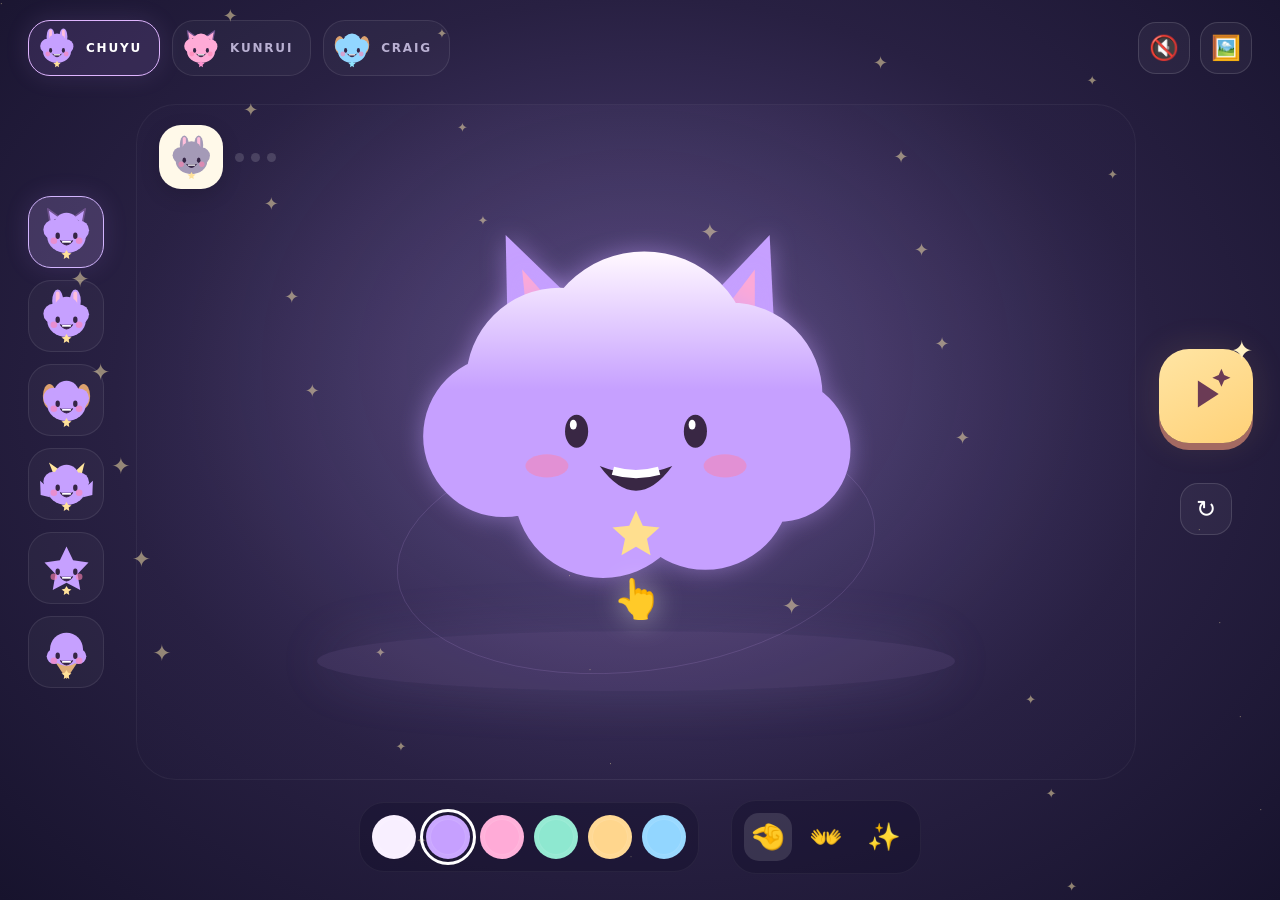
==== cloud-studio/index.html @ 137ef827 "Add picture-only cloud sculpting game for CHUYU, KUNRUI and CRAIG" ====
<!doctype html>
<html lang="en"><head><meta charset="utf-8"><meta name="viewport" content="width=device-width,initial-scale=1,viewport-fit=cover"><meta name="theme-color" content="#171330"><title>CHUYU · Cloud Critter Studio</title><style>
*{box-sizing:border-box}html,body{margin:0;height:100%;overflow:hidden}body{font-family:ui-rounded,'Arial Rounded MT Bold',system-ui,sans-serif;background:#171330;color:white;user-select:none;-webkit-user-select:none}button{font:inherit;cursor:pointer;touch-action:manipulation;border:0;color:inherit;-webkit-tap-highlight-color:transparent}button:focus-visible{outline:4px solid #fff;outline-offset:3px}button:active{transform:scale(.93)}.app{height:100%;min-height:400px;display:flex;flex-direction:column;background:radial-gradient(ellipse at 50% 45%,#54457e 0,#282042 58%,#17132d 100%);position:relative}.sky{position:absolute;inset:0;pointer-events:none;overflow:hidden}.star{position:absolute;color:#efdca4;opacity:.55;animation:twinkle 4s infinite alternate}.top{z-index:2;height:96px;padding:20px 28px;display:flex;align-items:center;justify-content:space-between;gap:12px}.family{display:flex;gap:12px}.person{background:#ffffff08;border:1px solid #ffffff18;border-radius:22px;padding:7px 17px 7px 8px;display:flex;gap:9px;align-items:center;font-size:12px;letter-spacing:1.8px;font-weight:800;color:#b9b0d2}.person svg{width:40px;height:40px}.person.active{color:#fff;border-color:#dfb5ff;background:#9f76d52a;box-shadow:0 0 25px #cd9cff22}.round{width:52px;height:52px;border:1px solid #ffffff22;border-radius:18px;background:#ffffff0c;display:grid;place-items:center;font-size:24px}.utilities{display:flex;gap:10px}.main{display:flex;flex:1;min-height:0;z-index:1;padding:8px 28px 0;gap:24px}.tray{display:flex;flex-direction:column;gap:12px;justify-content:center;width:84px;flex-shrink:0}.shape{height:72px;width:76px;display:grid;place-items:center;border-radius:23px;background:#ffffff09;border:1px solid #ffffff16;transition:.2s}.shape svg{width:55px;height:55px}.shape.active{background:#b498e438;border-color:#d3b5ff;box-shadow:0 0 24px #bd8aff25}.stage{flex:1;min-width:0;position:relative;border-radius:40px;background:radial-gradient(ellipse at 50% 38%,#d6bef916,#a295cd03 65%);border:1px solid #ffffff0c;overflow:hidden}.stage:after{content:'';position:absolute;width:64%;height:9%;bottom:13%;left:18%;border-radius:50%;background:#c19ae71a;box-shadow:0 0 55px #c3a9ee20;pointer-events:none}canvas{display:block;width:100%;height:100%;touch-action:none;position:relative;z-index:1}.hint{position:absolute;left:50%;top:70%;transform:translateX(-50%);pointer-events:none;font-size:38px;z-index:2;animation:gesture 2.3s infinite;filter:drop-shadow(0 0 15px #fff8)}.hint.hide{display:none}.target{position:absolute;top:20px;left:22px;display:flex;align-items:center;gap:12px;z-index:2}.target .bubble{width:64px;height:64px;background:#fff9e9;border-radius:22px;display:grid;place-items:center;box-shadow:0 6px 20px #0002}.target svg{width:45px;height:45px}.target .dots{display:flex;gap:7px}.dot{width:9px;height:9px;border-radius:50%;background:#ffffff25}.dot.done{background:#ffdc8a;box-shadow:0 0 12px #ffce78}.right{width:92px;display:flex;flex-direction:column;justify-content:center;align-items:center;gap:20px}.magic{height:94px;width:94px;background:linear-gradient(150deg,#ffe5a4,#ffd177);color:#6b3b55;border-radius:30px;box-shadow:0 7px 0 #a46a62,0 0 35px #ffc67a20;position:relative}.magic svg{width:58px;height:58px}.magic:after{content:'✦';position:absolute;right:0;top:-14px;font-size:27px;color:#fff1c2;animation:twinkle 1.4s infinite alternate}.album{display:flex;flex-direction:column;gap:10px;align-items:center;max-height:220px;overflow:hidden}.mini{width:66px;height:60px;border:1px solid #ffffff22;border-radius:18px;background:#ffffff09;animation:pop .5s}.mini svg{width:48px;height:48px}.bottom{z-index:2;padding:20px 28px 26px;display:flex;align-items:center;justify-content:center;gap:32px}.palette,.tools{display:flex;gap:10px;align-items:center;background:#100d254d;padding:12px;border-radius:25px;border:1px solid #ffffff0d}.swatch{width:44px;height:44px;border-radius:50%;background:var(--c);border:4px solid #ffffff12;box-shadow:inset 0 0 0 1px #ffffff20}.swatch.active{outline:3px solid #fff;outline-offset:3px}.tool{width:48px;height:48px;background:transparent;border-radius:15px;font-size:27px}.tool.active{background:#ffffff20}.toast{position:absolute;inset:0;pointer-events:none;z-index:4;display:grid;place-items:center;font-size:95px;opacity:0}.toast.show{animation:celebrate 1.5s}.overlay{position:absolute;inset:0;background:#130c2ce8;backdrop-filter:blur(15px);z-index:10;padding:30px;display:none;overflow:auto}.overlay.open{display:block}.gallery{display:grid;grid-template-columns:repeat(auto-fill,minmax(150px,1fr));gap:20px;margin-top:25px}.gallery .card{height:180px;background:#ffffff08;border:1px solid #ffffff18;border-radius:30px;display:grid;place-items:center;cursor:pointer}.card svg{width:135px;height:135px}.empty{font-size:80px;text-align:center;margin-top:80px}.galleryHead{display:flex;justify-content:space-between;align-items:center;font-size:40px}.footCloud{position:absolute;bottom:-65px;width:240px;height:130px;border-radius:50%;background:#8b71bc0d;pointer-events:none}@keyframes twinkle{to{opacity:.15;transform:scale(.75)}}@keyframes gesture{0%,100%{transform:translate(-65%,0) rotate(-12deg);opacity:.5}50%{transform:translate(0,-15px) rotate(12deg);opacity:1}}@keyframes pop{from{transform:scale(0)}to{transform:scale(1)}}@keyframes celebrate{0%,100%{opacity:0;transform:scale(.5)}25%,70%{opacity:1;transform:scale(1)}}@media(max-width:700px){.top{padding:12px;height:82px}.person{padding:6px;gap:4px;font-size:9px;letter-spacing:.4px;flex-direction:column;border-radius:16px}.person svg{width:30px;height:30px}.family{gap:7px}.round{width:40px;height:40px;border-radius:14px}.utilities{gap:6px}.main{padding:0 8px;gap:7px}.tray{width:51px;gap:8px}.shape{width:49px;height:53px;border-radius:17px}.shape svg{width:39px;height:39px}.stage{border-radius:26px}.right{width:58px;gap:17px}.magic{width:56px;height:68px;border-radius:20px}.magic svg{width:40px}.mini{width:50px;height:45px}.mini svg{width:38px;height:38px}.target{top:12px;left:12px;gap:8px;flex-direction:column}.target .bubble{width:45px;height:45px;border-radius:15px}.target svg{width:34px;height:34px}.bottom{padding:16px 6px 20px;gap:9px}.palette,.tools{gap:6px;padding:8px;border-radius:20px}.swatch{width:30px;height:30px;border-width:2px}.tool{width:33px;height:36px;font-size:22px}}@media(max-height:620px) and (min-width:701px){.top{height:75px;padding:10px 28px}.tray{flex-direction:row;width:80px;flex-wrap:wrap;gap:6px}.shape{height:50px;width:65px}.shape svg{height:40px}.bottom{padding:12px}.album{max-height:130px}}
</style></head><body><div class="app"><div class="sky" id="sky"></div><header class="top"><div class="family" id="family"></div><div class="utilities"><button class="round" id="sound" aria-label="Toggle music">🔇</button><button class="round" id="galleryButton" aria-label="Saved cloud friends">🖼️</button></div></header><main class="main"><nav class="tray" id="shapes" aria-label="Cloud shapes"></nav><section class="stage"><div class="target"><div class="bubble" id="target"></div><div class="dots" id="dots"></div></div><canvas id="canvas" aria-label="Drag the cloud to stretch and shape it"></canvas><div class="hint" id="hint">👆</div></section><aside class="right"><button class="magic" id="magic" aria-label="Bring your cloud to life"><svg viewBox="0 0 64 64"><path d="M23 17 46 32 23 47Z" fill="currentColor"/><path d="m49 4 3 7 7 3-7 3-3 7-3-7-7-3 7-3Z" fill="currentColor"/></svg></button><div class="album" id="album"></div><button class="round" id="reset" aria-label="Fresh cloud">↻</button></aside></main><footer class="bottom"><div class="palette" id="palette"></div><div class="tools" id="tools"><button class="tool active" data-tool="pull" aria-label="Stretch cloud">🤏</button><button class="tool" data-tool="squish" aria-label="Squish cloud">👐</button><button class="tool" data-tool="sparkle" aria-label="Add sparkle">✨</button></div></footer><div class="toast" id="toast">🌈✨</div><div class="overlay" id="overlay"><div class="galleryHead"><span>☁️💖</span><button class="round" id="close" aria-label="Close gallery">✕</button></div><div class="gallery" id="gallery"></div></div></div><script>
'use strict';
const $=id=>document.getElementById(id), canvas=$('canvas'),ctx=canvas.getContext('2d');
const colors=['#f8efff','#c6a0ff','#ffabd7','#8ee8d0','#ffd68d','#92d6ff'];
const types=['cat','bunny','puppy','dragon','star','ice'];
const names=['CHUYU','KUNRUI','CRAIG'];
let shape='cat',color=colors[1],person=0,tool='pull',W=1,H=1,scale=1,time=0,drag=null,sparkles=[],visitors=[],progress=0,sound=false,audio=null,lastMusic=0;
let saved=[];try{saved=JSON.parse(localStorage.getItem('chuyu-clouds-v1')||'[]');if(!Array.isArray(saved))saved=[];saved=saved.filter(x=>types.includes(x.shape)&&colors.includes(x.color)&&Number.isInteger(x.person)).slice(-60)}catch(e){}
let points=[];
function icon(type,c='#c6a0ff',who=0){let ears='';if(type==='cat')ears='<path d="M20 31 16 7 37 22M63 22 84 7 79 33" fill="'+c+'" stroke="#6e528d" stroke-width="3" stroke-linejoin="round"/>';if(type==='bunny')ears='<ellipse cx="34" cy="22" rx="10" ry="21" fill="'+c+'"/><ellipse cx="66" cy="22" rx="10" ry="21" fill="'+c+'"/><path d="M34 8V29M66 8V29" stroke="#ffbedb" stroke-width="7" stroke-linecap="round"/>';if(type==='puppy')ears='<ellipse cx="19" cy="42" rx="12" ry="22" fill="#dda16e"/><ellipse cx="81" cy="42" rx="12" ry="22" fill="#dda16e"/>';if(type==='dragon')ears='<path d="m26 30-8-20 20 14M66 26l17-16-6 24" fill="#ffe59c"/><path d="M17 57 2 43 3 69 20 73M83 57l15-14-1 26-17 4" fill="'+c+'"/>';let body=type==='star'?'<path d="m50 10 12 25 28 4-20 21 5 29-25-13-25 13 5-29-20-21 28-4Z" fill="'+c+'"/>':type==='ice'?'<path d="m28 65 22 33 22-33" fill="#dfaf78"/><circle cx="50" cy="44" r="30" fill="'+c+'"/><circle cx="28" cy="57" r="14" fill="'+c+'"/><circle cx="72" cy="57" r="14" fill="'+c+'"/>':'<ellipse cx="50" cy="58" rx="35" ry="29" fill="'+c+'"/><circle cx="26" cy="45" r="18" fill="'+c+'"/><circle cx="50" cy="37" r="23" fill="'+c+'"/><circle cx="73" cy="46" r="18" fill="'+c+'"/>';return '<svg viewBox="0 0 100 100" aria-hidden="true">'+ears+body+'<ellipse cx="34" cy="56" rx="4" ry="6" fill="#352545"/><ellipse cx="66" cy="56" rx="4" ry="6" fill="#352545"/><circle cx="27" cy="65" r="6" fill="#ff82b0" opacity=".6"/><circle cx="73" cy="65" r="6" fill="#ff82b0" opacity=".6"/><path d="M39 65Q50 80 61 65" fill="#352545" stroke="#352545" stroke-width="2" stroke-linecap="round"/><path d="M42 67h16" stroke="#fff" stroke-width="3"/><path d="m50 82 3 5 6 1-5 4 1 6-5-3-5 3 1-6-5-4 6-1Z" fill="'+['#ffe199','#ff93d0','#90e5ff'][who]+'"/></svg>'}
function createUI(){names.forEach((n,i)=>{let b=document.createElement('button');b.className='person'+(!i?' active':'');b.innerHTML=icon(['bunny','cat','puppy'][i],['#c6a0ff','#ffabd7','#92d6ff'][i],i)+'<span>'+n+'</span>';b.setAttribute('aria-label',n);b.onclick=()=>{person=i;document.querySelectorAll('.person').forEach((e,j)=>e.classList.toggle('active',i===j));chime(440+i*110);burst(W/2,H/2,10)};$('family').append(b)});types.forEach(t=>{let b=document.createElement('button');b.className='shape'+(t===shape?' active':'');b.innerHTML=icon(t);b.setAttribute('aria-label',t);b.onclick=()=>{shape=t;reset();document.querySelectorAll('.shape').forEach((e,j)=>e.classList.toggle('active',types[j]===t));chime(530);updateTarget()};$('shapes').append(b)});colors.forEach(c=>{let b=document.createElement('button');b.className='swatch'+(c===color?' active':'');b.style.setProperty('--c',c);b.setAttribute('aria-label','Cloud color '+c);b.onclick=()=>{color=c;document.querySelectorAll('.swatch').forEach((e,j)=>e.classList.toggle('active',colors[j]===c));chime(650);burst(W/2,H/2,8)};$('palette').append(b)});for(let i=0;i<42;i++){let s=document.createElement('span');s.className='star';s.textContent=i%4?'✦':'·';s.style.cssText=`left:${(i*37.3)%100}%;top:${(i*23.7)%100}%;font-size:${8+i%4*5}px;animation-delay:${i%6}s`;$('sky').append(s)}updateTarget();updateAlbum()}
function reset(){points=[[-80,10,49],[-46,-23,57],[5,-37,65],[57,-15,56],[86,18,44],[42,39,52],[-20,42,54]].map(p=>({x:p[0],y:p[1],r:p[2]}));sparkles=[];$('hint').classList.remove('hide');chime(330)}
function updateTarget(){const next=types[(types.indexOf(shape)+1)%types.length];$('target').innerHTML=icon(next,'#a49ab7');$('dots').innerHTML=[0,1,2].map(i=>'<span class="dot '+(i<progress?'done':'')+'"></span>').join('')}
function resize(){let r=canvas.getBoundingClientRect();W=r.width;H=r.height;const d=Math.min(devicePixelRatio||1,2);canvas.width=W*d;canvas.height=H*d;ctx.setTransform(d,0,0,d,0,0);scale=Math.min(W/390,H/345,1.65)}
function ellipse(x,y,rx,ry,fill){ctx.beginPath();ctx.ellipse(x,y,Math.max(rx,.1),Math.max(ry,.1),0,0,Math.PI*2);ctx.fillStyle=fill;ctx.fill()}
function path(pts,fill){ctx.beginPath();pts.forEach((p,i)=>i?ctx.lineTo(...p):ctx.moveTo(...p));ctx.closePath();ctx.fillStyle=fill;ctx.fill()}
function drawCloud(x,y,s,c,type,who,ps=points,alive=false){ctx.save();ctx.translate(x,y);ctx.scale(s,s);if(alive)ctx.rotate(Math.sin(time*2+x)*.12);let g=ctx.createLinearGradient(0,-100,0,95);g.addColorStop(0,'#fff7ff');g.addColorStop(.42,c);g.addColorStop(1,c);ctx.shadowColor=c+'77';ctx.shadowBlur=25;
if(type==='cat'){path([[-77,-16],[-79,-112],[-17,-52]],c);path([[25,-53],[81,-112],[86,-8]],c);path([[-65,-49],[-69,-91],[-35,-53]],'#fda9d7');path([[44,-54],[72,-91],[72,-48]],'#fda9d7')}
if(type==='bunny'){ellipse(-43,-98,22,70,c);ellipse(39,-104,22,75,c);ellipse(-43,-108,10,44,'#ffa9cf');ellipse(39,-114,10,46,'#ffa9cf')}
if(type==='puppy'){ellipse(-91,-9,27,60,'#dfad82');ellipse(91,-9,27,60,'#dfad82')}
if(type==='dragon'){path([[-87,5],[-151,-45],[-142,39],[-88,55]],c);path([[86,5],[148,-45],[139,39],[85,55]],c);path([[-66,-45],[-77,-101],[-30,-55]],'#ffdfa0');path([[27,-56],[75,-101],[63,-42]],'#ffdfa0')}
if(type==='ice'){path([[-62,38],[0,139],[65,38]],'#d8a166');ctx.strokeStyle='#efc38c';ctx.lineWidth=4;for(let i=0;i<4;i++){ctx.beginPath();ctx.moveTo(-44+i*18,52);ctx.lineTo(18+i*8,109-i*13);ctx.stroke()}}
if(type==='star'){let pts=[];for(let i=0;i<10;i++){let a=-Math.PI/2+i*Math.PI/5,r=i%2?59:116;pts.push([Math.cos(a)*r,Math.sin(a)*r])}path(pts,g)}else{ctx.beginPath();ps.forEach(p=>{ctx.moveTo(p.x+p.r,p.y);ctx.arc(p.x,p.y,p.r,0,Math.PI*2)});ctx.fillStyle=g;ctx.fill()}
ctx.shadowBlur=0;const blink=Math.sin(time*.7)> .992;ellipse(-36,7,7,blink?1.3:10,'#392744');ellipse(36,7,7,blink?1.3:10,'#392744');if(!blink){ellipse(-38,3,2.1,3,'white');ellipse(34,3,2.1,3,'white')}ellipse(-54,28,13,7,'#fc83ae88');ellipse(54,28,13,7,'#fc83ae88');ctx.beginPath();ctx.moveTo(-22,28);ctx.quadraticCurveTo(0,58,22,28);ctx.quadraticCurveTo(0,37,-22,28);ctx.fillStyle='#392744';ctx.fill();ctx.beginPath();ctx.moveTo(-14,31);ctx.quadraticCurveTo(0,35,14,31);ctx.strokeStyle='#fff';ctx.lineWidth=5;ctx.stroke();ctx.fillStyle=['#ffdf8f','#ff96d1','#96e8ff'][who];ctx.beginPath();for(let i=0;i<10;i++){let a=i*Math.PI/5-Math.PI/2,r=i%2?7:15;let px=Math.cos(a)*r,py=70+Math.sin(a)*r;i?ctx.lineTo(px,py):ctx.moveTo(px,py)}ctx.closePath();ctx.fill();ctx.restore()}
function burst(x,y,n=20){for(let i=0;i<n;i++)sparkles.push({x,y,vx:(Math.random()-.5)*170,vy:(Math.random()-.5)*170,life:1,kind:i%3?'✦':'♡',c:colors[i%colors.length]})}
let previous=0;function frame(t){let dt=Math.min((t-previous)/1000,.04);previous=t;time=t/1000;ctx.clearRect(0,0,W,H);ctx.save();ctx.globalAlpha=.15;ctx.strokeStyle='#d6b0ff';ctx.lineWidth=1;ctx.beginPath();ctx.ellipse(W/2,H*.66,Math.min(W*.4,240),H*.18,-.12,0,Math.PI*2);ctx.stroke();ctx.restore();drawCloud(W/2,H*.46+Math.sin(time*1.7)*5,scale,color,shape,person);
visitors.forEach((v,i)=>{v.age+=dt;let x=W*(.13+.74*((Math.sin(v.age*.32+v.seed)+1)/2)),y=H*.84+Math.sin(v.age*2+i)*10;drawCloud(x,y,scale*.25,v.color,v.shape,v.person,v.points,true)});
sparkles=sparkles.filter(p=>p.life>0);sparkles.forEach(p=>{p.x+=p.vx*dt;p.y+=p.vy*dt;p.vy+=20*dt;p.life-=dt*.7;ctx.globalAlpha=Math.max(p.life,0);ctx.fillStyle=p.c;ctx.font='24px serif';ctx.fillText(p.kind,p.x,p.y)});ctx.globalAlpha=1;if(sound&&t-lastMusic>650){lastMusic=t;const melody=[0,4,7,12,7,4,2,7];chime(220*2**(melody[Math.floor(time*1.5)%8]/12),.07)}requestAnimationFrame(frame)}
function pos(e){let r=canvas.getBoundingClientRect();return{x:e.clientX-r.left,y:e.clientY-r.top}}
canvas.onpointerdown=e=>{const p=pos(e);const x=(p.x-W/2)/scale,y=(p.y-H*.46)/scale;let best=points.reduce((a,b)=>Math.hypot(b.x-x,b.y-y)<Math.hypot(a.x-x,a.y-y)?b:a);if(Math.hypot(x,y)>190){burst(p.x,p.y,7);return}canvas.setPointerCapture(e.pointerId);drag={point:best,start:p,ox:best.x,oy:best.y};$('hint').classList.add('hide');if(tool==='sparkle')burst(p.x,p.y,25);if(tool==='squish'){points.forEach(q=>{q.x*=.86;q.y*=.82;q.r=Math.min(q.r*1.04,80)});burst(p.x,p.y,8)}chime(380+Math.random()*120,.1)};
canvas.onpointermove=e=>{if(!drag)return;const p=pos(e);if(tool==='pull'){drag.point.x=Math.max(-125,Math.min(125,drag.ox+(p.x-drag.start.x)/scale));drag.point.y=Math.max(-82,Math.min(80,drag.oy+(p.y-drag.start.y)/scale))}else if(tool==='sparkle'&&Math.random()>.4)burst(p.x,p.y,2)};canvas.onpointerup=canvas.onpointercancel=()=>{drag=null};
document.querySelectorAll('[data-tool]').forEach(b=>b.onclick=()=>{tool=b.dataset.tool;document.querySelectorAll('[data-tool]').forEach(e=>e.classList.toggle('active',e===b));chime(600)});
function chime(freq,dur=.18){if(!sound||!audio)return;let o=audio.createOscillator(),g=audio.createGain();o.type='sine';o.frequency.value=freq;g.gain.setValueAtTime(.0001,audio.currentTime);g.gain.exponentialRampToValueAtTime(.055,audio.currentTime+.012);g.gain.exponentialRampToValueAtTime(.0001,audio.currentTime+dur);o.connect(g);g.connect(audio.destination);o.start();o.stop(audio.currentTime+dur+.03)}
$('sound').onclick=()=>{sound=!sound;if(sound){try{audio=audio||new(window.AudioContext||window.webkitAudioContext)();audio.resume()}catch(e){sound=false}}$('sound').textContent=sound?'🎵':'🔇';$('sound').setAttribute('aria-pressed',String(sound))};
$('magic').onclick=()=>{let v={shape,color,person,points:points.map(p=>({...p})),seed:Math.random()*6,age:0};visitors.push(v);visitors=visitors.slice(-7);saved.push({shape,color,person,points:v.points});saved=saved.slice(-60);try{localStorage.setItem('chuyu-clouds-v1',JSON.stringify(saved))}catch(e){}progress=(progress+1)%4;updateTarget();updateAlbum();burst(W/2,H*.46,55);$('toast').classList.remove('show');void $('toast').offsetWidth;$('toast').classList.add('show');[520,650,780].forEach((n,i)=>setTimeout(()=>chime(n,.25),i*120));$('hint').classList.add('hide')};
function updateAlbum(){$('album').innerHTML=saved.slice(-3).reverse().map(v=>'<button class="mini" aria-label="Saved '+v.shape+'">'+icon(v.shape,v.color,v.person)+'</button>').join('');$('album').querySelectorAll('button').forEach(b=>b.onclick=openGallery)}
function openGallery(){$('gallery').innerHTML=saved.length?saved.slice().reverse().map(v=>'<button class="card" aria-label="Play with saved '+v.shape+'">'+icon(v.shape,v.color,v.person)+'</button>').join(''):'<div class="empty">☁️👆✨</div>';$('gallery').querySelectorAll('button').forEach((b,i)=>b.onclick=()=>{const v=saved[saved.length-1-i];shape=v.shape;color=v.color;person=v.person;points=v.points?.map(p=>({...p}))||points;document.querySelectorAll('.shape').forEach((e,j)=>e.classList.toggle('active',types[j]===shape));document.querySelectorAll('.swatch').forEach((e,j)=>e.classList.toggle('active',colors[j]===color));document.querySelectorAll('.person').forEach((e,j)=>e.classList.toggle('active',j===person));updateTarget();$('overlay').classList.remove('open')});$('overlay').classList.add('open')}
$('galleryButton').onclick=openGallery;$('close').onclick=()=>$('overlay').classList.remove('open');document.addEventListener('keydown',e=>{if(e.key==='Escape')$('overlay').classList.remove('open')});$('reset').onclick=reset;window.addEventListener('resize',resize);createUI();reset();resize();requestAnimationFrame(frame);
</script></body></html>
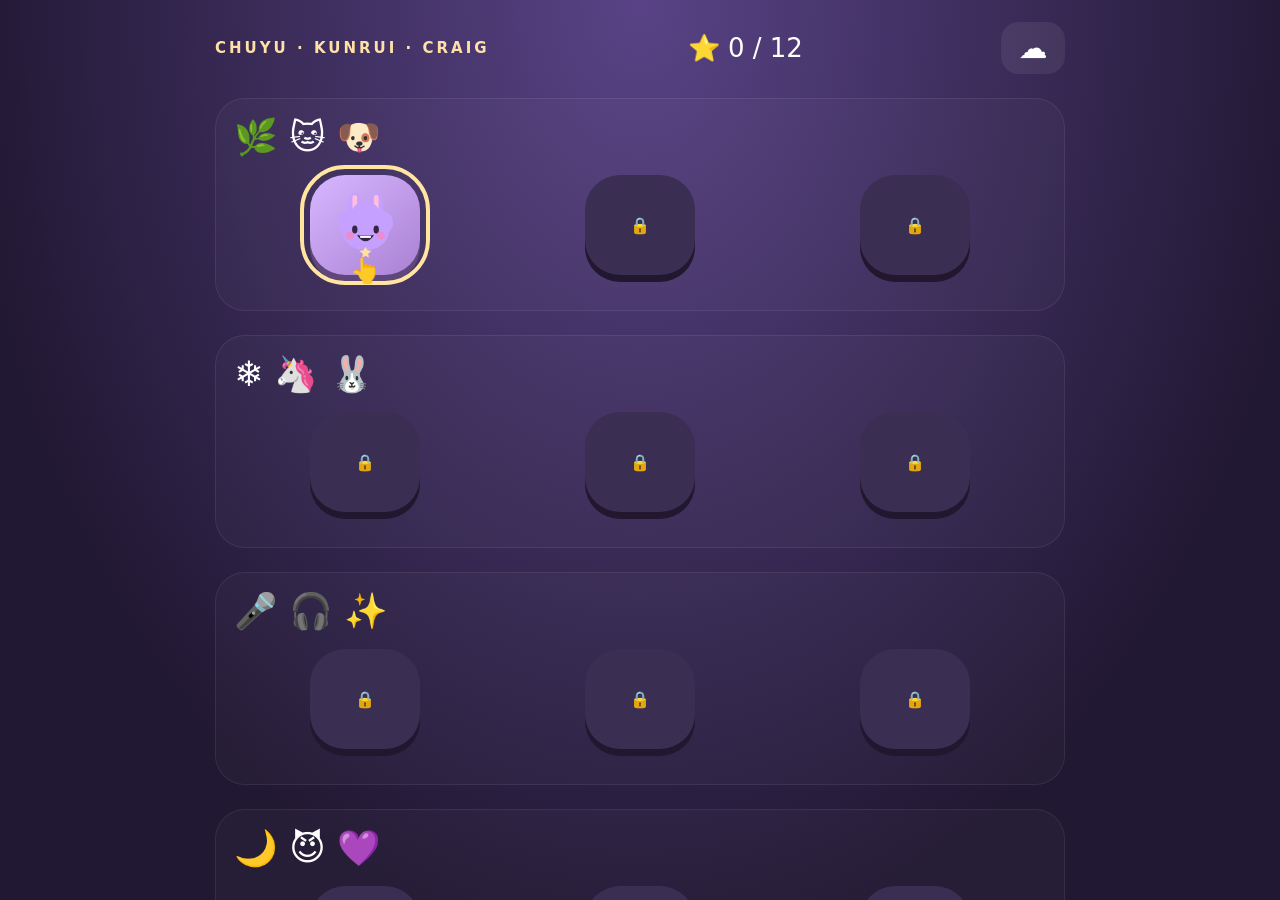
==== commit 6eae9380: "Add 12 picture-only cloud rescue challenges, costume unlocks and saved progression" ====
--- a/cloud-studio/index.html
+++ b/cloud-studio/index.html
@@ -39,4 +39,83 @@
 function updateAlbum(){$('album').innerHTML=saved.slice(-3).reverse().map(v=>'<button class="mini" aria-label="Saved '+v.shape+'">'+icon(v.shape,v.color,v.person)+'</button>').join('');$('album').querySelectorAll('button').forEach(b=>b.onclick=openGallery)}
 function openGallery(){$('gallery').innerHTML=saved.length?saved.slice().reverse().map(v=>'<button class="card" aria-label="Play with saved '+v.shape+'">'+icon(v.shape,v.color,v.person)+'</button>').join(''):'<div class="empty">☁️👆✨</div>';$('gallery').querySelectorAll('button').forEach((b,i)=>b.onclick=()=>{const v=saved[saved.length-1-i];shape=v.shape;color=v.color;person=v.person;points=v.points?.map(p=>({...p}))||points;document.querySelectorAll('.shape').forEach((e,j)=>e.classList.toggle('active',types[j]===shape));document.querySelectorAll('.swatch').forEach((e,j)=>e.classList.toggle('active',colors[j]===color));document.querySelectorAll('.person').forEach((e,j)=>e.classList.toggle('active',j===person));updateTarget();$('overlay').classList.remove('open')});$('overlay').classList.add('open')}
 $('galleryButton').onclick=openGallery;$('close').onclick=()=>$('overlay').classList.remove('open');document.addEventListener('keydown',e=>{if(e.key==='Escape')$('overlay').classList.remove('open')});$('reset').onclick=reset;window.addEventListener('resize',resize);createUI();reset();resize();requestAnimationFrame(frame);
+// Picture-only mission and rescue campaign. No network dependencies.
+const missionStyles=document.createElement('style');missionStyles.textContent=`
+.campaignTop{display:flex;gap:8px;align-items:center}.campaignTop .round.active{background:#bd97ff55;border-color:#eed7ff}.missionTray{position:absolute;top:14px;left:14px;right:14px;display:flex;justify-content:center;gap:10px;z-index:3;pointer-events:none}.requirement{width:65px;height:70px;border-radius:22px;background:#fff8eb;color:#372341;display:flex;align-items:center;justify-content:center;position:relative;border:3px solid transparent;box-shadow:0 5px 20px #130d3022}.requirement svg{width:50px;height:50px}.requirement.good{border-color:#8aeebc}.requirement.good:after{content:'✓';position:absolute;bottom:-9px;right:-6px;background:#9bffd2;border-radius:50%;width:23px;height:23px;text-align:center;font-size:17px}.requirement.bad{animation:wobble .4s 2;border-color:#ff9aaf}.colorChip{width:37px;height:37px;border-radius:50%;box-shadow:0 0 0 3px #34264b22}.accessories{display:flex;gap:6px;background:#100d254d;padding:9px;border:1px solid #ffffff14;border-radius:24px}.accessory{width:41px;height:44px;border-radius:14px;background:transparent;font-size:26px}.accessory.active{background:#ddbbff33;box-shadow:inset 0 0 0 2px #dfbaff}.missionMode .tools{display:none}.missionMode .bottom{flex-wrap:wrap;gap:12px;padding:12px}.missionMode .target{display:none}.missionMode .album{max-height:140px}.map{z-index:12;position:absolute;inset:0;background:radial-gradient(ellipse at top,#594386,#211833 75%);overflow:auto;padding:22px}.mapHead{display:flex;justify-content:space-between;align-items:center;max-width:850px;margin:auto}.mapHead .familySign{font-weight:800;letter-spacing:3px;font-size:15px;color:#ffe1a8}.world{max-width:850px;margin:24px auto;padding:18px;background:#ffffff06;border-radius:30px;border:1px solid #ffffff12}.worldTitle{display:flex;align-items:center;gap:13px;font-size:35px}.worldSteps{display:flex;justify-content:space-around;gap:12px;flex-wrap:wrap;margin:17px 0}.island{width:110px;height:100px;border-radius:35px;background:linear-gradient(140deg,#d7b7ff,#aa81d4);box-shadow:0 7px 0 #60477b;display:flex;align-items:center;justify-content:center;position:relative}.island svg{width:67px;height:67px}.island.locked{background:#3b2e53;box-shadow:0 7px 0 #21182f;color:#a49bb9}.island.current{outline:4px solid #ffe59f;outline-offset:6px;animation:glow 1.8s infinite alternate}.island .medal{position:absolute;bottom:-10px;left:50%;transform:translateX(-50%);font-size:24px}.map.hidden{display:none}.adventureAction{position:absolute;bottom:25px;left:50%;transform:translateX(-50%);width:95px;height:85px;border-radius:28px;background:linear-gradient(#ffe7a5,#ffc468);box-shadow:0 7px 0 #9e6260;font-size:45px;z-index:5}.adventureAction:active{transform:translateX(-50%) scale(.94)}.adventureAction.ready{box-shadow:0 7px 0 #9e6260,0 0 35px #ffdc96;outline:3px solid white}.abilityPicker{position:absolute;inset:0;background:#20153577;z-index:4;display:flex;align-items:center;justify-content:center;gap:16px;padding-top:130px}.abilityPicker button{width:82px;height:86px;border-radius:26px;background:#fff1ce;color:#342240;font-size:44px;box-shadow:0 6px 0 #b78784}.abilityPicker button.wrong{animation:wobble .4s 2;background:#ffbdd0}.rescueHUD{position:absolute;top:25px;left:50%;transform:translateX(-50%);display:flex;gap:9px;z-index:4;font-size:27px}.finish{position:absolute;inset:0;background:#201435e8;backdrop-filter:blur(10px);display:grid;place-items:center;z-index:15}.finishPanel{text-align:center}.finishFriends{display:flex;gap:13px;justify-content:center}.finishFriends svg{width:100px;height:100px}.finishStars{font-size:55px;margin:15px}.finishReward{font-size:60px;animation:pop .6s}.finishButtons{display:flex;justify-content:center;gap:18px;margin:22px}.finishButtons button{width:86px;height:72px;font-size:36px;border-radius:25px;background:#ffdda0;color:#432b4f;box-shadow:0 6px 0 #ac756c}.missionMode .stage:after{display:none}.playingRescue .tray,.playingRescue .right,.playingRescue .bottom{display:none}.playingRescue .missionTray{display:none}.playingRescue .main{padding-bottom:16px}.briefScene{font-size:38px;position:absolute;right:18px;bottom:18px;opacity:.8;z-index:3}.progressBadge{font-size:26px}.mapFree{font-size:29px;width:64px;height:52px;border-radius:18px;background:#ffffff12}@keyframes wobble{25%,75%{transform:translateX(-7px)}50%{transform:translateX(7px)}}@keyframes glow{to{box-shadow:0 7px 0 #60477b,0 0 35px #ffde9580}}@media(max-width:700px){.map{padding:15px}.mapHead .familySign{font-size:11px;letter-spacing:1px}.world{padding:13px;margin:20px auto}.island{width:74px;height:78px;border-radius:25px}.island svg{width:51px;height:51px}.worldSteps{gap:13px}.requirement{width:47px;height:50px;border-radius:16px}.requirement svg{width:37px;height:37px}.colorChip{width:28px;height:28px}.missionTray{gap:7px}.accessory{width:34px;height:37px;font-size:22px}.accessories{padding:7px;gap:4px}.missionMode .bottom{gap:8px}.abilityPicker{gap:10px}.abilityPicker button{width:59px;height:68px;font-size:34px}.adventureAction{width:75px;height:69px;font-size:37px}.rescueHUD{font-size:23px;gap:5px}.finishFriends svg{width:75px;height:75px}.finishStars{font-size:43px}}
+`;document.head.append(missionStyles);
+const stages=[
+ {shape:'bunny',color:null,item:'none',ability:'jump',world:0,need:2},
+ {shape:'bunny',color:3,item:'none',ability:'jump',world:0,need:3},
+ {shape:'cat',color:1,item:'none',ability:'light',world:0,need:3},
+ {shape:'star',color:4,item:'wings',ability:'jump',world:1,need:3},
+ {shape:'dragon',color:5,item:'wings',ability:'fire',world:1,need:3},
+ {shape:'puppy',color:4,item:'crown',ability:'light',world:1,need:4},
+ {shape:'cat',color:1,item:'phones',ability:'fire',world:2,need:4},
+ {shape:'bunny',color:2,item:'phones',ability:'jump',world:2,need:4},
+ {shape:'star',color:5,item:'crown',ability:'light',world:2,need:4},
+ {shape:'dragon',color:1,item:'wings',ability:'fire',world:3,need:5},
+ {shape:'cat',color:2,item:'crown',ability:'jump',world:3,need:5},
+ {shape:'star',color:3,item:'phones',ability:'light',world:3,need:6}
+];
+const itemIcons={none:'☁️',wings:'🪽',crown:'👑',phones:'🎧'};
+const abilityIcons={jump:'🪽',fire:'🔥',light:'🌟'};
+let cleared=0;try{cleared=Math.max(0,Math.min(stages.length,Number(localStorage.getItem('chuyu-campaign-v2'))||0))}catch(e){}
+let campaign=true,currentStage=0,item='none',rescue=null,gameClock=0,lastRescueFrame=0,runParticle=[],won=false;
+const app=document.querySelector('.app'),stageEl=document.querySelector('.stage');
+const accessories=document.createElement('div');accessories.className='accessories';accessories.setAttribute('aria-label','Cloud costume');
+Object.keys(itemIcons).forEach(k=>{let b=document.createElement('button');b.className='accessory'+(k==='none'?' active':'');b.innerHTML=itemIcons[k];b.setAttribute('aria-label',k);b.onclick=()=>{item=k;syncItems();missionFeedback();chime(740)};accessories.append(b)});document.querySelector('.bottom').append(accessories);
+function syncItems(){Array.from(accessories.children).forEach((b,i)=>{const k=Object.keys(itemIcons)[i],locked=campaign&&cleared<({none:0,wings:3,crown:5,phones:6}[k]);b.classList.toggle('active',k===item);b.disabled=locked;b.innerHTML=locked?'🔒':itemIcons[k]});accessories.style.display=campaign?'flex':'none'}
+const missionTray=document.createElement('div');missionTray.className='missionTray';stageEl.append(missionTray);
+const brief=document.createElement('div');brief.className='briefScene';stageEl.append(brief);
+const mapEl=document.createElement('div');mapEl.className='map';app.append(mapEl);
+const modeNav=document.createElement('div');modeNav.className='campaignTop';modeNav.innerHTML='<button class="round" aria-label="Adventure map">🗺️</button><button class="round" aria-label="Free cloud sculpting">☁️</button>';
+document.querySelector('.utilities').prepend(modeNav);modeNav.children[0].onclick=openMap;modeNav.children[1].onclick=()=>setFree();
+function current(){return stages[currentStage]}
+function paintMap(){mapEl.innerHTML='<div class="mapHead"><div class="familySign">CHUYU · KUNRUI · CRAIG</div><div class="progressBadge">⭐ '+cleared+' / '+stages.length+'</div><button class="mapFree" aria-label="Free play">☁️</button></div>';
+ mapEl.querySelector('.mapFree').onclick=setFree;
+ ['🌿 🐱 🐶','❄️ 🦄 🐰','🎤 🎧 ✨','🌙 😈 💜'].forEach((label,w)=>{let world=document.createElement('div');world.className='world';world.innerHTML='<div class="worldTitle">'+label+'</div><div class="worldSteps"></div>';let row=world.querySelector('.worldSteps');stages.forEach((s,i)=>{if(s.world!==w)return;let b=document.createElement('button');b.className='island '+(i>cleared?'locked':i===cleared?'current':'');b.innerHTML=i>cleared?'🔒':icon(s.shape,colors[s.color??1],i%3)+'<span class="medal">'+(i<cleared?'⭐':'👆')+'</span>';b.setAttribute('aria-label',i>cleared?'Locked level':'Level '+(i+1));b.disabled=i>cleared;b.onclick=()=>startMission(i);row.append(b)});mapEl.append(world)});
+}
+function openMap(){rescue=null;removeAdventureUI();app.classList.remove('playingRescue');won=false;paintMap();mapEl.classList.remove('hidden');}
+function setFree(){rescue=null;campaign=false;removeAdventureUI();app.classList.remove('playingRescue','missionMode');mapEl.classList.add('hidden');missionTray.style.display='none';brief.style.display='none';resize();syncItems();$('hint').classList.remove('hide');}
+function startMission(n){campaign=true;currentStage=n;item='none';won=false;rescue=null;removeAdventureUI();app.classList.add('missionMode');app.classList.remove('playingRescue');mapEl.classList.add('hidden');missionTray.style.display='flex';brief.style.display='block';brief.innerHTML={jump:'☁️ ➜ 🕳️ ➜ 🐱',fire:'☁️ ➜ 😈 ➜ 🐶',light:'☁️ ➜ 🌑 ➜ 🐰'}[current().ability];reset();resize();syncItems();missionFeedback();}
+function requirements(){const s=current();return [{kind:'shape',ok:shape===s.shape,html:icon(s.shape,'#b4a3c8',person)},...(s.color===null?[]:[{kind:'color',ok:color===colors[s.color],html:'<div class="colorChip" style="background:'+colors[s.color]+'"></div>'}]),...(s.item==='none'?[]:[{kind:'item',ok:item===s.item,html:'<span style="font-size:30px">'+itemIcons[s.item]+'</span>'}])];}
+function missionFeedback(){if(!campaign)return;missionTray.innerHTML=requirements().map(r=>'<div class="requirement '+(r.ok?'good':'')+'" data-require="'+r.kind+'">'+r.html+'</div>').join('');}
+// Keep feedback tied to the existing shape/color controls.
+for(const parent of [$('shapes'),$('palette')])Array.from(parent.children).forEach(b=>{let original=b.onclick;b.onclick=()=>{original();missionFeedback()}});
+const freeMagic=$('magic').onclick;
+$('magic').onclick=()=>{if(!campaign){freeMagic();return}if(won||rescue)return;const req=requirements();if(req.some(r=>!r.ok)){missionFeedback();Array.from(missionTray.children).forEach((b,i)=>b.classList.toggle('bad',!req[i].ok));chime(190);return}beginRescue()};
+const originalDrawCloud=drawCloud;
+drawCloud=function(x,y,s,c,type,who,ps=points,alive=false){
+ originalDrawCloud(x,y,s,c,type,who,ps,alive);
+ if((s>=scale*.8&&!alive)||(rescue&&x<W*.45)){ctx.save();ctx.translate(x,y);ctx.scale(s,s);ctx.shadowBlur=10;ctx.shadowColor='#fbdcff';if(item==='crown'){path([[-35,-68],[-41,-99],[-19,-85],[0,-112],[19,-85],[41,-99],[35,-68]],'#ffe095');ellipse(0,-91,5,5,'#ff8ebb')}if(item==='phones'){ctx.beginPath();ctx.arc(0,-20,83,Math.PI,0);ctx.strokeStyle='#ffd6ef';ctx.lineWidth=12;ctx.stroke();ellipse(-86,-12,16,28,'#ff9bdb');ellipse(86,-12,16,28,'#ff9bdb');ctx.fillStyle='#fff';ctx.font='22px serif';ctx.fillText('♪',-94,-5);ctx.fillText('♪',78,-5)}if(item==='wings'){ctx.globalAlpha=.8;path([[-95,30],[-160,-33],[-160,15],[-136,13],[-145,41],[-119,34],[-115,59]],'#dbfbff');path([[95,30],[160,-33],[160,15],[136,13],[145,41],[119,34],[115,59]],'#dbfbff')}ctx.restore();}
+};
+function removeAdventureUI(){stageEl.querySelectorAll('.adventureAction,.abilityPicker,.rescueHUD').forEach(e=>e.remove());app.querySelectorAll('.finish').forEach(e=>e.remove());}
+function beginRescue(){app.classList.add('playingRescue');resize();$('hint').classList.add('hide');brief.style.display='none';rescue={mode:'pick',hits:0,cycle:0,elapsed:0,acted:false,success:false,jump:0,flash:0,miss:0};lastRescueFrame=0;let picker=document.createElement('div');picker.className='abilityPicker';Object.keys(abilityIcons).forEach(k=>{let b=document.createElement('button');b.innerHTML=abilityIcons[k];b.setAttribute('aria-label',k);b.onclick=()=>{if(k!==current().ability){b.classList.remove('wrong');void b.offsetWidth;b.classList.add('wrong');chime(190);return}picker.remove();rescue.mode='play';rescue.elapsed=0;makeAction();chime(700)};picker.append(b)});stageEl.append(picker);}
+function makeAction(){let b=document.createElement('button');b.className='adventureAction';b.innerHTML=abilityIcons[current().ability];b.setAttribute('aria-label','Use cloud ability');b.onclick=()=>act();stageEl.append(b);let hud=document.createElement('div');hud.className='rescueHUD';stageEl.append(hud);updateRescueHUD();}
+function updateRescueHUD(){let hud=stageEl.querySelector('.rescueHUD');if(hud)hud.innerHTML=Array.from({length:current().need},(_,i)=>i<rescue.hits?'⭐':'☆').join('');}
+function period(){return Math.max(2.3,3.8-currentStage*.11)}
+function inWindow(){if(!rescue||rescue.mode!=='play')return false;let p=rescue.elapsed/period();return p>=.45&&p<=.8&&!rescue.acted}
+function act(){if(!rescue||rescue.mode!=='play'||won)return;if(rescue.acted)return;if(!inWindow()){rescue.flash=.15;chime(220);return}rescue.acted=true;rescue.success=true;rescue.hits++;rescue.jump=.8;rescue.flash=.65;chime(600+rescue.hits*80);updateRescueHUD();if(rescue.hits>=current().need){rescue.mode='win';rescue.elapsed=0;won=true;setTimeout(()=>{if(rescue?.mode==='win')finishMission()},1100)}}
+const oldKeydown=e=>{if(e.code==='Space'&&rescue?.mode==='play'){e.preventDefault();act()}};document.addEventListener('keydown',oldKeydown);
+const originalCanvasDown=canvas.onpointerdown;canvas.onpointerdown=e=>{if(rescue){if(rescue.mode==='play')act();return}originalCanvasDown(e)};
+const originalCanvasMove=canvas.onpointermove;canvas.onpointermove=e=>{if(!rescue)originalCanvasMove(e)};
+const originalFrame=frame;
+frame=function(t){if(!rescue){originalFrame(t);return}let dt=lastRescueFrame?Math.min((t-lastRescueFrame)/1000,.045):0;lastRescueFrame=t;time=t/1000;drawAdventure(dt);requestAnimationFrame(frame)};
+function drawAdventure(dt){const s=current(),r=rescue;r.flash=Math.max(0,r.flash-dt);r.jump=Math.max(0,r.jump-dt);ctx.clearRect(0,0,W,H);let bg=ctx.createLinearGradient(0,0,0,H);bg.addColorStop(0,['#384850','#44457b','#282353','#24173e'][s.world]);bg.addColorStop(1,['#253329','#202d4b','#59367b','#442349'][s.world]);ctx.fillStyle=bg;ctx.fillRect(0,0,W,H);let ground=H*.7;ctx.fillStyle=['#a8dba1','#cee9ff','#df9dff','#cd93df'][s.world];ctx.fillRect(0,ground,W,8);ctx.fillStyle='#ffffff09';for(let i=0;i<8;i++){let x=(i*W/6-time*14)%W;ellipse(x,ground+25+i%3*10,22,4,'#fff1')}
+ ctx.font=Math.min(W*.1,47)+'px serif';for(let i=0;i<6;i++)ctx.fillText(['🌿','❄️','♪','✦'][s.world],(i+.3)*W/6,H*.18+(i%2)*H*.12);
+ const sceneX=W*.68;if(r.mode==='pick'){ctx.font=Math.min(W*.17,85)+'px serif';ctx.fillText({jump:'🕳️',fire:'😈',light:'🌑'}[s.ability],sceneX-35,ground-12);drawCloud(W*.24,ground-65*scale,scale*.65,color,shape,person);return}
+ if(r.mode==='play'){r.elapsed+=dt;if(r.elapsed>period()){if(!r.success){r.miss=.75;chime(200)}r.elapsed=0;r.acted=false;r.success=false;r.cycle++}}
+ const p=r.mode==='win'?1.1:r.elapsed/period(),obstacleX=W*(1.12-.99*p),playerX=W*.27,playerY=ground-67*scale-(s.ability==='jump'?Math.sin(Math.min(r.jump/.8,1)*Math.PI)*85*scale:0);
+ const b=stageEl.querySelector('.adventureAction');if(b)b.classList.toggle('ready',inWindow());
+ if(inWindow()){ctx.strokeStyle='#ffecb7';ctx.lineWidth=3;ctx.setLineDash([7,7]);ctx.beginPath();ctx.ellipse(W*.43,ground-55*scale,W*.19,85*scale,0,0,Math.PI*2);ctx.stroke();ctx.setLineDash([])}
+ if(!r.success&&r.mode!=='win'){if(s.ability==='jump'){ellipse(obstacleX,ground+4,45*scale,17*scale,'#151326');ctx.font=26*scale+'px serif';ctx.fillText('🪨',obstacleX-22*scale,ground-7)}else if(s.ability==='fire'){ctx.font=67*scale+'px serif';ctx.fillText('😈',obstacleX-35*scale,ground-22*scale)}else{ellipse(obstacleX,ground-50*scale,45*scale,58*scale,'#100e29');ctx.font=45*scale+'px serif';ctx.fillText('🌑',obstacleX-24*scale,ground-28*scale)}}
+ if(r.flash>.2){ctx.font=50*scale+'px serif';ctx.fillText(s.ability==='fire'?'🔥':s.ability==='light'?'🌟':'✨',playerX+65*scale,ground-50*scale);ctx.fillStyle='#ffdbaa';ctx.font=23*scale+'px serif';ctx.fillText('♡  ✦  ♡',W*.55,ground-100*scale)}
+ if(s.ability==='light'&&r.flash>0){let light=ctx.createRadialGradient(playerX,playerY,10,W*.5,ground-50,W*.6);light.addColorStop(0,'#ffdc9f44');light.addColorStop(1,'#ffeabb00');ctx.fillStyle=light;ctx.fillRect(0,0,W,H)}
+ r.miss=Math.max(0,r.miss-dt);drawCloud(playerX+(r.miss?Math.sin(time*30)*5:0),playerY,scale*.65,color,shape,person);drawCloud(W*.87,ground-42*scale+Math.sin(time*2)*4,scale*.34,['#ae81ef','#ffd186','#93e7b3'][s.world%3],['cat','puppy','bunny'][s.world%3],0,undefined,true);
+ if(r.miss>0){ctx.font=32*scale+'px serif';ctx.fillText('↻',playerX-16*scale,playerY-100*scale)}
+ if(r.mode==='win'){r.elapsed+=dt;ctx.font=45*scale+'px serif';ctx.fillText('💖',W*.6,ground-100*scale)}
+}
+function finishMission(){if(!rescue||rescue.mode!=='win')return;cleared=Math.max(cleared,currentStage+1);try{localStorage.setItem('chuyu-campaign-v2',String(cleared))}catch(e){}const completed=currentStage;rescue=null;removeAdventureUI();app.classList.remove('playingRescue');resize();const rewards=['🪽','👑','🎧','🏆'];let finish=document.createElement('div');finish.className='finish';finish.innerHTML='<div class="finishPanel"><div class="finishStars">⭐ ⭐ ⭐</div><div class="finishFriends">'+icon('cat','#ae81ef',0)+icon('puppy','#ffd186',1)+icon('bunny','#93e7b3',2)+'</div><div class="finishReward">'+({2:'🪽',4:'👑',5:'🎧',8:'🎤',11:'🏆'}[completed]||'💖')+'</div><div class="finishButtons"><button aria-label="Map">🗺️</button><button aria-label="Next level">'+(completed===stages.length-1?'🏆':'▶')+'</button></div></div>';finish.querySelectorAll('button')[0].onclick=()=>{finish.remove();openMap()};finish.querySelectorAll('button')[1].onclick=()=>{finish.remove();if(completed+1<stages.length)startMission(completed+1);else openMap()};app.append(finish);[520,650,780,1040].forEach((n,i)=>setTimeout(()=>chime(n,.25),i*130));}
+syncItems();app.classList.add('missionMode');paintMap();
+
 </script></body></html>
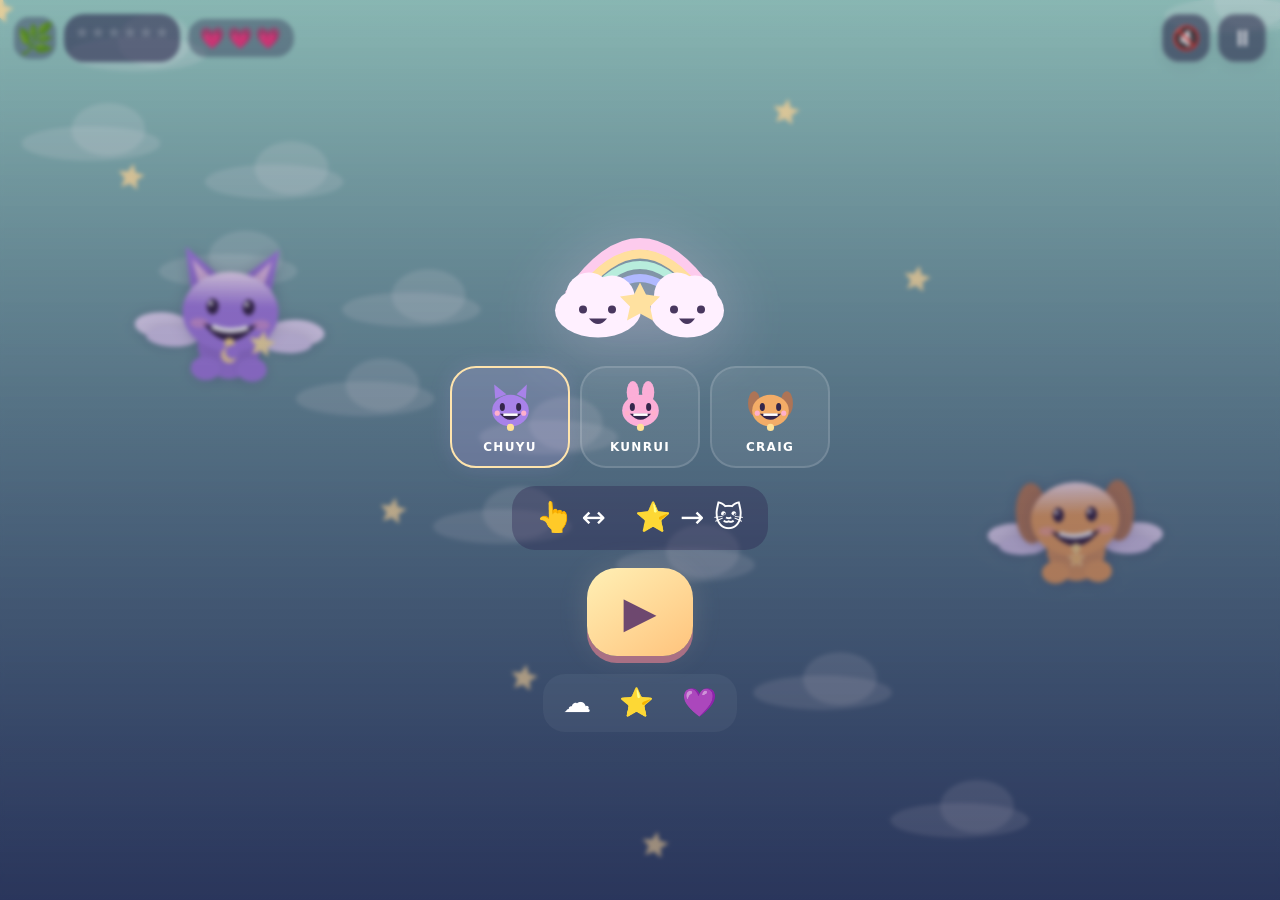
==== commit 43c291a1: "Rebuild cloud game as drag-to-fly star collecting and critter rescue adventure" ====
--- a/cloud-studio/index.html
+++ b/cloud-studio/index.html
@@ -1,121 +1,50 @@
-<!doctype html>
-<html lang="en"><head><meta charset="utf-8"><meta name="viewport" content="width=device-width,initial-scale=1,viewport-fit=cover"><meta name="theme-color" content="#171330"><title>CHUYU · Cloud Critter Studio</title><style>
-*{box-sizing:border-box}html,body{margin:0;height:100%;overflow:hidden}body{font-family:ui-rounded,'Arial Rounded MT Bold',system-ui,sans-serif;background:#171330;color:white;user-select:none;-webkit-user-select:none}button{font:inherit;cursor:pointer;touch-action:manipulation;border:0;color:inherit;-webkit-tap-highlight-color:transparent}button:focus-visible{outline:4px solid #fff;outline-offset:3px}button:active{transform:scale(.93)}.app{height:100%;min-height:400px;display:flex;flex-direction:column;background:radial-gradient(ellipse at 50% 45%,#54457e 0,#282042 58%,#17132d 100%);position:relative}.sky{position:absolute;inset:0;pointer-events:none;overflow:hidden}.star{position:absolute;color:#efdca4;opacity:.55;animation:twinkle 4s infinite alternate}.top{z-index:2;height:96px;padding:20px 28px;display:flex;align-items:center;justify-content:space-between;gap:12px}.family{display:flex;gap:12px}.person{background:#ffffff08;border:1px solid #ffffff18;border-radius:22px;padding:7px 17px 7px 8px;display:flex;gap:9px;align-items:center;font-size:12px;letter-spacing:1.8px;font-weight:800;color:#b9b0d2}.person svg{width:40px;height:40px}.person.active{color:#fff;border-color:#dfb5ff;background:#9f76d52a;box-shadow:0 0 25px #cd9cff22}.round{width:52px;height:52px;border:1px solid #ffffff22;border-radius:18px;background:#ffffff0c;display:grid;place-items:center;font-size:24px}.utilities{display:flex;gap:10px}.main{display:flex;flex:1;min-height:0;z-index:1;padding:8px 28px 0;gap:24px}.tray{display:flex;flex-direction:column;gap:12px;justify-content:center;width:84px;flex-shrink:0}.shape{height:72px;width:76px;display:grid;place-items:center;border-radius:23px;background:#ffffff09;border:1px solid #ffffff16;transition:.2s}.shape svg{width:55px;height:55px}.shape.active{background:#b498e438;border-color:#d3b5ff;box-shadow:0 0 24px #bd8aff25}.stage{flex:1;min-width:0;position:relative;border-radius:40px;background:radial-gradient(ellipse at 50% 38%,#d6bef916,#a295cd03 65%);border:1px solid #ffffff0c;overflow:hidden}.stage:after{content:'';position:absolute;width:64%;height:9%;bottom:13%;left:18%;border-radius:50%;background:#c19ae71a;box-shadow:0 0 55px #c3a9ee20;pointer-events:none}canvas{display:block;width:100%;height:100%;touch-action:none;position:relative;z-index:1}.hint{position:absolute;left:50%;top:70%;transform:translateX(-50%);pointer-events:none;font-size:38px;z-index:2;animation:gesture 2.3s infinite;filter:drop-shadow(0 0 15px #fff8)}.hint.hide{display:none}.target{position:absolute;top:20px;left:22px;display:flex;align-items:center;gap:12px;z-index:2}.target .bubble{width:64px;height:64px;background:#fff9e9;border-radius:22px;display:grid;place-items:center;box-shadow:0 6px 20px #0002}.target svg{width:45px;height:45px}.target .dots{display:flex;gap:7px}.dot{width:9px;height:9px;border-radius:50%;background:#ffffff25}.dot.done{background:#ffdc8a;box-shadow:0 0 12px #ffce78}.right{width:92px;display:flex;flex-direction:column;justify-content:center;align-items:center;gap:20px}.magic{height:94px;width:94px;background:linear-gradient(150deg,#ffe5a4,#ffd177);color:#6b3b55;border-radius:30px;box-shadow:0 7px 0 #a46a62,0 0 35px #ffc67a20;position:relative}.magic svg{width:58px;height:58px}.magic:after{content:'✦';position:absolute;right:0;top:-14px;font-size:27px;color:#fff1c2;animation:twinkle 1.4s infinite alternate}.album{display:flex;flex-direction:column;gap:10px;align-items:center;max-height:220px;overflow:hidden}.mini{width:66px;height:60px;border:1px solid #ffffff22;border-radius:18px;background:#ffffff09;animation:pop .5s}.mini svg{width:48px;height:48px}.bottom{z-index:2;padding:20px 28px 26px;display:flex;align-items:center;justify-content:center;gap:32px}.palette,.tools{display:flex;gap:10px;align-items:center;background:#100d254d;padding:12px;border-radius:25px;border:1px solid #ffffff0d}.swatch{width:44px;height:44px;border-radius:50%;background:var(--c);border:4px solid #ffffff12;box-shadow:inset 0 0 0 1px #ffffff20}.swatch.active{outline:3px solid #fff;outline-offset:3px}.tool{width:48px;height:48px;background:transparent;border-radius:15px;font-size:27px}.tool.active{background:#ffffff20}.toast{position:absolute;inset:0;pointer-events:none;z-index:4;display:grid;place-items:center;font-size:95px;opacity:0}.toast.show{animation:celebrate 1.5s}.overlay{position:absolute;inset:0;background:#130c2ce8;backdrop-filter:blur(15px);z-index:10;padding:30px;display:none;overflow:auto}.overlay.open{display:block}.gallery{display:grid;grid-template-columns:repeat(auto-fill,minmax(150px,1fr));gap:20px;margin-top:25px}.gallery .card{height:180px;background:#ffffff08;border:1px solid #ffffff18;border-radius:30px;display:grid;place-items:center;cursor:pointer}.card svg{width:135px;height:135px}.empty{font-size:80px;text-align:center;margin-top:80px}.galleryHead{display:flex;justify-content:space-between;align-items:center;font-size:40px}.footCloud{position:absolute;bottom:-65px;width:240px;height:130px;border-radius:50%;background:#8b71bc0d;pointer-events:none}@keyframes twinkle{to{opacity:.15;transform:scale(.75)}}@keyframes gesture{0%,100%{transform:translate(-65%,0) rotate(-12deg);opacity:.5}50%{transform:translate(0,-15px) rotate(12deg);opacity:1}}@keyframes pop{from{transform:scale(0)}to{transform:scale(1)}}@keyframes celebrate{0%,100%{opacity:0;transform:scale(.5)}25%,70%{opacity:1;transform:scale(1)}}@media(max-width:700px){.top{padding:12px;height:82px}.person{padding:6px;gap:4px;font-size:9px;letter-spacing:.4px;flex-direction:column;border-radius:16px}.person svg{width:30px;height:30px}.family{gap:7px}.round{width:40px;height:40px;border-radius:14px}.utilities{gap:6px}.main{padding:0 8px;gap:7px}.tray{width:51px;gap:8px}.shape{width:49px;height:53px;border-radius:17px}.shape svg{width:39px;height:39px}.stage{border-radius:26px}.right{width:58px;gap:17px}.magic{width:56px;height:68px;border-radius:20px}.magic svg{width:40px}.mini{width:50px;height:45px}.mini svg{width:38px;height:38px}.target{top:12px;left:12px;gap:8px;flex-direction:column}.target .bubble{width:45px;height:45px;border-radius:15px}.target svg{width:34px;height:34px}.bottom{padding:16px 6px 20px;gap:9px}.palette,.tools{gap:6px;padding:8px;border-radius:20px}.swatch{width:30px;height:30px;border-width:2px}.tool{width:33px;height:36px;font-size:22px}}@media(max-height:620px) and (min-width:701px){.top{height:75px;padding:10px 28px}.tray{flex-direction:row;width:80px;flex-wrap:wrap;gap:6px}.shape{height:50px;width:65px}.shape svg{height:40px}.bottom{padding:12px}.album{max-height:130px}}
-</style></head><body><div class="app"><div class="sky" id="sky"></div><header class="top"><div class="family" id="family"></div><div class="utilities"><button class="round" id="sound" aria-label="Toggle music">🔇</button><button class="round" id="galleryButton" aria-label="Saved cloud friends">🖼️</button></div></header><main class="main"><nav class="tray" id="shapes" aria-label="Cloud shapes"></nav><section class="stage"><div class="target"><div class="bubble" id="target"></div><div class="dots" id="dots"></div></div><canvas id="canvas" aria-label="Drag the cloud to stretch and shape it"></canvas><div class="hint" id="hint">👆</div></section><aside class="right"><button class="magic" id="magic" aria-label="Bring your cloud to life"><svg viewBox="0 0 64 64"><path d="M23 17 46 32 23 47Z" fill="currentColor"/><path d="m49 4 3 7 7 3-7 3-3 7-3-7-7-3 7-3Z" fill="currentColor"/></svg></button><div class="album" id="album"></div><button class="round" id="reset" aria-label="Fresh cloud">↻</button></aside></main><footer class="bottom"><div class="palette" id="palette"></div><div class="tools" id="tools"><button class="tool active" data-tool="pull" aria-label="Stretch cloud">🤏</button><button class="tool" data-tool="squish" aria-label="Squish cloud">👐</button><button class="tool" data-tool="sparkle" aria-label="Add sparkle">✨</button></div></footer><div class="toast" id="toast">🌈✨</div><div class="overlay" id="overlay"><div class="galleryHead"><span>☁️💖</span><button class="round" id="close" aria-label="Close gallery">✕</button></div><div class="gallery" id="gallery"></div></div></div><script>
-'use strict';
-const $=id=>document.getElementById(id), canvas=$('canvas'),ctx=canvas.getContext('2d');
-const colors=['#f8efff','#c6a0ff','#ffabd7','#8ee8d0','#ffd68d','#92d6ff'];
-const types=['cat','bunny','puppy','dragon','star','ice'];
-const names=['CHUYU','KUNRUI','CRAIG'];
-let shape='cat',color=colors[1],person=0,tool='pull',W=1,H=1,scale=1,time=0,drag=null,sparkles=[],visitors=[],progress=0,sound=false,audio=null,lastMusic=0;
-let saved=[];try{saved=JSON.parse(localStorage.getItem('chuyu-clouds-v1')||'[]');if(!Array.isArray(saved))saved=[];saved=saved.filter(x=>types.includes(x.shape)&&colors.includes(x.color)&&Number.isInteger(x.person)).slice(-60)}catch(e){}
-let points=[];
-function icon(type,c='#c6a0ff',who=0){let ears='';if(type==='cat')ears='<path d="M20 31 16 7 37 22M63 22 84 7 79 33" fill="'+c+'" stroke="#6e528d" stroke-width="3" stroke-linejoin="round"/>';if(type==='bunny')ears='<ellipse cx="34" cy="22" rx="10" ry="21" fill="'+c+'"/><ellipse cx="66" cy="22" rx="10" ry="21" fill="'+c+'"/><path d="M34 8V29M66 8V29" stroke="#ffbedb" stroke-width="7" stroke-linecap="round"/>';if(type==='puppy')ears='<ellipse cx="19" cy="42" rx="12" ry="22" fill="#dda16e"/><ellipse cx="81" cy="42" rx="12" ry="22" fill="#dda16e"/>';if(type==='dragon')ears='<path d="m26 30-8-20 20 14M66 26l17-16-6 24" fill="#ffe59c"/><path d="M17 57 2 43 3 69 20 73M83 57l15-14-1 26-17 4" fill="'+c+'"/>';let body=type==='star'?'<path d="m50 10 12 25 28 4-20 21 5 29-25-13-25 13 5-29-20-21 28-4Z" fill="'+c+'"/>':type==='ice'?'<path d="m28 65 22 33 22-33" fill="#dfaf78"/><circle cx="50" cy="44" r="30" fill="'+c+'"/><circle cx="28" cy="57" r="14" fill="'+c+'"/><circle cx="72" cy="57" r="14" fill="'+c+'"/>':'<ellipse cx="50" cy="58" rx="35" ry="29" fill="'+c+'"/><circle cx="26" cy="45" r="18" fill="'+c+'"/><circle cx="50" cy="37" r="23" fill="'+c+'"/><circle cx="73" cy="46" r="18" fill="'+c+'"/>';return '<svg viewBox="0 0 100 100" aria-hidden="true">'+ears+body+'<ellipse cx="34" cy="56" rx="4" ry="6" fill="#352545"/><ellipse cx="66" cy="56" rx="4" ry="6" fill="#352545"/><circle cx="27" cy="65" r="6" fill="#ff82b0" opacity=".6"/><circle cx="73" cy="65" r="6" fill="#ff82b0" opacity=".6"/><path d="M39 65Q50 80 61 65" fill="#352545" stroke="#352545" stroke-width="2" stroke-linecap="round"/><path d="M42 67h16" stroke="#fff" stroke-width="3"/><path d="m50 82 3 5 6 1-5 4 1 6-5-3-5 3 1-6-5-4 6-1Z" fill="'+['#ffe199','#ff93d0','#90e5ff'][who]+'"/></svg>'}
-function createUI(){names.forEach((n,i)=>{let b=document.createElement('button');b.className='person'+(!i?' active':'');b.innerHTML=icon(['bunny','cat','puppy'][i],['#c6a0ff','#ffabd7','#92d6ff'][i],i)+'<span>'+n+'</span>';b.setAttribute('aria-label',n);b.onclick=()=>{person=i;document.querySelectorAll('.person').forEach((e,j)=>e.classList.toggle('active',i===j));chime(440+i*110);burst(W/2,H/2,10)};$('family').append(b)});types.forEach(t=>{let b=document.createElement('button');b.className='shape'+(t===shape?' active':'');b.innerHTML=icon(t);b.setAttribute('aria-label',t);b.onclick=()=>{shape=t;reset();document.querySelectorAll('.shape').forEach((e,j)=>e.classList.toggle('active',types[j]===t));chime(530);updateTarget()};$('shapes').append(b)});colors.forEach(c=>{let b=document.createElement('button');b.className='swatch'+(c===color?' active':'');b.style.setProperty('--c',c);b.setAttribute('aria-label','Cloud color '+c);b.onclick=()=>{color=c;document.querySelectorAll('.swatch').forEach((e,j)=>e.classList.toggle('active',colors[j]===c));chime(650);burst(W/2,H/2,8)};$('palette').append(b)});for(let i=0;i<42;i++){let s=document.createElement('span');s.className='star';s.textContent=i%4?'✦':'·';s.style.cssText=`left:${(i*37.3)%100}%;top:${(i*23.7)%100}%;font-size:${8+i%4*5}px;animation-delay:${i%6}s`;$('sky').append(s)}updateTarget();updateAlbum()}
-function reset(){points=[[-80,10,49],[-46,-23,57],[5,-37,65],[57,-15,56],[86,18,44],[42,39,52],[-20,42,54]].map(p=>({x:p[0],y:p[1],r:p[2]}));sparkles=[];$('hint').classList.remove('hide');chime(330)}
-function updateTarget(){const next=types[(types.indexOf(shape)+1)%types.length];$('target').innerHTML=icon(next,'#a49ab7');$('dots').innerHTML=[0,1,2].map(i=>'<span class="dot '+(i<progress?'done':'')+'"></span>').join('')}
-function resize(){let r=canvas.getBoundingClientRect();W=r.width;H=r.height;const d=Math.min(devicePixelRatio||1,2);canvas.width=W*d;canvas.height=H*d;ctx.setTransform(d,0,0,d,0,0);scale=Math.min(W/390,H/345,1.65)}
-function ellipse(x,y,rx,ry,fill){ctx.beginPath();ctx.ellipse(x,y,Math.max(rx,.1),Math.max(ry,.1),0,0,Math.PI*2);ctx.fillStyle=fill;ctx.fill()}
-function path(pts,fill){ctx.beginPath();pts.forEach((p,i)=>i?ctx.lineTo(...p):ctx.moveTo(...p));ctx.closePath();ctx.fillStyle=fill;ctx.fill()}
-function drawCloud(x,y,s,c,type,who,ps=points,alive=false){ctx.save();ctx.translate(x,y);ctx.scale(s,s);if(alive)ctx.rotate(Math.sin(time*2+x)*.12);let g=ctx.createLinearGradient(0,-100,0,95);g.addColorStop(0,'#fff7ff');g.addColorStop(.42,c);g.addColorStop(1,c);ctx.shadowColor=c+'77';ctx.shadowBlur=25;
-if(type==='cat'){path([[-77,-16],[-79,-112],[-17,-52]],c);path([[25,-53],[81,-112],[86,-8]],c);path([[-65,-49],[-69,-91],[-35,-53]],'#fda9d7');path([[44,-54],[72,-91],[72,-48]],'#fda9d7')}
-if(type==='bunny'){ellipse(-43,-98,22,70,c);ellipse(39,-104,22,75,c);ellipse(-43,-108,10,44,'#ffa9cf');ellipse(39,-114,10,46,'#ffa9cf')}
-if(type==='puppy'){ellipse(-91,-9,27,60,'#dfad82');ellipse(91,-9,27,60,'#dfad82')}
-if(type==='dragon'){path([[-87,5],[-151,-45],[-142,39],[-88,55]],c);path([[86,5],[148,-45],[139,39],[85,55]],c);path([[-66,-45],[-77,-101],[-30,-55]],'#ffdfa0');path([[27,-56],[75,-101],[63,-42]],'#ffdfa0')}
-if(type==='ice'){path([[-62,38],[0,139],[65,38]],'#d8a166');ctx.strokeStyle='#efc38c';ctx.lineWidth=4;for(let i=0;i<4;i++){ctx.beginPath();ctx.moveTo(-44+i*18,52);ctx.lineTo(18+i*8,109-i*13);ctx.stroke()}}
-if(type==='star'){let pts=[];for(let i=0;i<10;i++){let a=-Math.PI/2+i*Math.PI/5,r=i%2?59:116;pts.push([Math.cos(a)*r,Math.sin(a)*r])}path(pts,g)}else{ctx.beginPath();ps.forEach(p=>{ctx.moveTo(p.x+p.r,p.y);ctx.arc(p.x,p.y,p.r,0,Math.PI*2)});ctx.fillStyle=g;ctx.fill()}
-ctx.shadowBlur=0;const blink=Math.sin(time*.7)> .992;ellipse(-36,7,7,blink?1.3:10,'#392744');ellipse(36,7,7,blink?1.3:10,'#392744');if(!blink){ellipse(-38,3,2.1,3,'white');ellipse(34,3,2.1,3,'white')}ellipse(-54,28,13,7,'#fc83ae88');ellipse(54,28,13,7,'#fc83ae88');ctx.beginPath();ctx.moveTo(-22,28);ctx.quadraticCurveTo(0,58,22,28);ctx.quadraticCurveTo(0,37,-22,28);ctx.fillStyle='#392744';ctx.fill();ctx.beginPath();ctx.moveTo(-14,31);ctx.quadraticCurveTo(0,35,14,31);ctx.strokeStyle='#fff';ctx.lineWidth=5;ctx.stroke();ctx.fillStyle=['#ffdf8f','#ff96d1','#96e8ff'][who];ctx.beginPath();for(let i=0;i<10;i++){let a=i*Math.PI/5-Math.PI/2,r=i%2?7:15;let px=Math.cos(a)*r,py=70+Math.sin(a)*r;i?ctx.lineTo(px,py):ctx.moveTo(px,py)}ctx.closePath();ctx.fill();ctx.restore()}
-function burst(x,y,n=20){for(let i=0;i<n;i++)sparkles.push({x,y,vx:(Math.random()-.5)*170,vy:(Math.random()-.5)*170,life:1,kind:i%3?'✦':'♡',c:colors[i%colors.length]})}
-let previous=0;function frame(t){let dt=Math.min((t-previous)/1000,.04);previous=t;time=t/1000;ctx.clearRect(0,0,W,H);ctx.save();ctx.globalAlpha=.15;ctx.strokeStyle='#d6b0ff';ctx.lineWidth=1;ctx.beginPath();ctx.ellipse(W/2,H*.66,Math.min(W*.4,240),H*.18,-.12,0,Math.PI*2);ctx.stroke();ctx.restore();drawCloud(W/2,H*.46+Math.sin(time*1.7)*5,scale,color,shape,person);
-visitors.forEach((v,i)=>{v.age+=dt;let x=W*(.13+.74*((Math.sin(v.age*.32+v.seed)+1)/2)),y=H*.84+Math.sin(v.age*2+i)*10;drawCloud(x,y,scale*.25,v.color,v.shape,v.person,v.points,true)});
-sparkles=sparkles.filter(p=>p.life>0);sparkles.forEach(p=>{p.x+=p.vx*dt;p.y+=p.vy*dt;p.vy+=20*dt;p.life-=dt*.7;ctx.globalAlpha=Math.max(p.life,0);ctx.fillStyle=p.c;ctx.font='24px serif';ctx.fillText(p.kind,p.x,p.y)});ctx.globalAlpha=1;if(sound&&t-lastMusic>650){lastMusic=t;const melody=[0,4,7,12,7,4,2,7];chime(220*2**(melody[Math.floor(time*1.5)%8]/12),.07)}requestAnimationFrame(frame)}
-function pos(e){let r=canvas.getBoundingClientRect();return{x:e.clientX-r.left,y:e.clientY-r.top}}
-canvas.onpointerdown=e=>{const p=pos(e);const x=(p.x-W/2)/scale,y=(p.y-H*.46)/scale;let best=points.reduce((a,b)=>Math.hypot(b.x-x,b.y-y)<Math.hypot(a.x-x,a.y-y)?b:a);if(Math.hypot(x,y)>190){burst(p.x,p.y,7);return}canvas.setPointerCapture(e.pointerId);drag={point:best,start:p,ox:best.x,oy:best.y};$('hint').classList.add('hide');if(tool==='sparkle')burst(p.x,p.y,25);if(tool==='squish'){points.forEach(q=>{q.x*=.86;q.y*=.82;q.r=Math.min(q.r*1.04,80)});burst(p.x,p.y,8)}chime(380+Math.random()*120,.1)};
-canvas.onpointermove=e=>{if(!drag)return;const p=pos(e);if(tool==='pull'){drag.point.x=Math.max(-125,Math.min(125,drag.ox+(p.x-drag.start.x)/scale));drag.point.y=Math.max(-82,Math.min(80,drag.oy+(p.y-drag.start.y)/scale))}else if(tool==='sparkle'&&Math.random()>.4)burst(p.x,p.y,2)};canvas.onpointerup=canvas.onpointercancel=()=>{drag=null};
-document.querySelectorAll('[data-tool]').forEach(b=>b.onclick=()=>{tool=b.dataset.tool;document.querySelectorAll('[data-tool]').forEach(e=>e.classList.toggle('active',e===b));chime(600)});
-function chime(freq,dur=.18){if(!sound||!audio)return;let o=audio.createOscillator(),g=audio.createGain();o.type='sine';o.frequency.value=freq;g.gain.setValueAtTime(.0001,audio.currentTime);g.gain.exponentialRampToValueAtTime(.055,audio.currentTime+.012);g.gain.exponentialRampToValueAtTime(.0001,audio.currentTime+dur);o.connect(g);g.connect(audio.destination);o.start();o.stop(audio.currentTime+dur+.03)}
-$('sound').onclick=()=>{sound=!sound;if(sound){try{audio=audio||new(window.AudioContext||window.webkitAudioContext)();audio.resume()}catch(e){sound=false}}$('sound').textContent=sound?'🎵':'🔇';$('sound').setAttribute('aria-pressed',String(sound))};
-$('magic').onclick=()=>{let v={shape,color,person,points:points.map(p=>({...p})),seed:Math.random()*6,age:0};visitors.push(v);visitors=visitors.slice(-7);saved.push({shape,color,person,points:v.points});saved=saved.slice(-60);try{localStorage.setItem('chuyu-clouds-v1',JSON.stringify(saved))}catch(e){}progress=(progress+1)%4;updateTarget();updateAlbum();burst(W/2,H*.46,55);$('toast').classList.remove('show');void $('toast').offsetWidth;$('toast').classList.add('show');[520,650,780].forEach((n,i)=>setTimeout(()=>chime(n,.25),i*120));$('hint').classList.add('hide')};
-function updateAlbum(){$('album').innerHTML=saved.slice(-3).reverse().map(v=>'<button class="mini" aria-label="Saved '+v.shape+'">'+icon(v.shape,v.color,v.person)+'</button>').join('');$('album').querySelectorAll('button').forEach(b=>b.onclick=openGallery)}
-function openGallery(){$('gallery').innerHTML=saved.length?saved.slice().reverse().map(v=>'<button class="card" aria-label="Play with saved '+v.shape+'">'+icon(v.shape,v.color,v.person)+'</button>').join(''):'<div class="empty">☁️👆✨</div>';$('gallery').querySelectorAll('button').forEach((b,i)=>b.onclick=()=>{const v=saved[saved.length-1-i];shape=v.shape;color=v.color;person=v.person;points=v.points?.map(p=>({...p}))||points;document.querySelectorAll('.shape').forEach((e,j)=>e.classList.toggle('active',types[j]===shape));document.querySelectorAll('.swatch').forEach((e,j)=>e.classList.toggle('active',colors[j]===color));document.querySelectorAll('.person').forEach((e,j)=>e.classList.toggle('active',j===person));updateTarget();$('overlay').classList.remove('open')});$('overlay').classList.add('open')}
-$('galleryButton').onclick=openGallery;$('close').onclick=()=>$('overlay').classList.remove('open');document.addEventListener('keydown',e=>{if(e.key==='Escape')$('overlay').classList.remove('open')});$('reset').onclick=reset;window.addEventListener('resize',resize);createUI();reset();resize();requestAnimationFrame(frame);
-// Picture-only mission and rescue campaign. No network dependencies.
-const missionStyles=document.createElement('style');missionStyles.textContent=`
-.campaignTop{display:flex;gap:8px;align-items:center}.campaignTop .round.active{background:#bd97ff55;border-color:#eed7ff}.missionTray{position:absolute;top:14px;left:14px;right:14px;display:flex;justify-content:center;gap:10px;z-index:3;pointer-events:none}.requirement{width:65px;height:70px;border-radius:22px;background:#fff8eb;color:#372341;display:flex;align-items:center;justify-content:center;position:relative;border:3px solid transparent;box-shadow:0 5px 20px #130d3022}.requirement svg{width:50px;height:50px}.requirement.good{border-color:#8aeebc}.requirement.good:after{content:'✓';position:absolute;bottom:-9px;right:-6px;background:#9bffd2;border-radius:50%;width:23px;height:23px;text-align:center;font-size:17px}.requirement.bad{animation:wobble .4s 2;border-color:#ff9aaf}.colorChip{width:37px;height:37px;border-radius:50%;box-shadow:0 0 0 3px #34264b22}.accessories{display:flex;gap:6px;background:#100d254d;padding:9px;border:1px solid #ffffff14;border-radius:24px}.accessory{width:41px;height:44px;border-radius:14px;background:transparent;font-size:26px}.accessory.active{background:#ddbbff33;box-shadow:inset 0 0 0 2px #dfbaff}.missionMode .tools{display:none}.missionMode .bottom{flex-wrap:wrap;gap:12px;padding:12px}.missionMode .target{display:none}.missionMode .album{max-height:140px}.map{z-index:12;position:absolute;inset:0;background:radial-gradient(ellipse at top,#594386,#211833 75%);overflow:auto;padding:22px}.mapHead{display:flex;justify-content:space-between;align-items:center;max-width:850px;margin:auto}.mapHead .familySign{font-weight:800;letter-spacing:3px;font-size:15px;color:#ffe1a8}.world{max-width:850px;margin:24px auto;padding:18px;background:#ffffff06;border-radius:30px;border:1px solid #ffffff12}.worldTitle{display:flex;align-items:center;gap:13px;font-size:35px}.worldSteps{display:flex;justify-content:space-around;gap:12px;flex-wrap:wrap;margin:17px 0}.island{width:110px;height:100px;border-radius:35px;background:linear-gradient(140deg,#d7b7ff,#aa81d4);box-shadow:0 7px 0 #60477b;display:flex;align-items:center;justify-content:center;position:relative}.island svg{width:67px;height:67px}.island.locked{background:#3b2e53;box-shadow:0 7px 0 #21182f;color:#a49bb9}.island.current{outline:4px solid #ffe59f;outline-offset:6px;animation:glow 1.8s infinite alternate}.island .medal{position:absolute;bottom:-10px;left:50%;transform:translateX(-50%);font-size:24px}.map.hidden{display:none}.adventureAction{position:absolute;bottom:25px;left:50%;transform:translateX(-50%);width:95px;height:85px;border-radius:28px;background:linear-gradient(#ffe7a5,#ffc468);box-shadow:0 7px 0 #9e6260;font-size:45px;z-index:5}.adventureAction:active{transform:translateX(-50%) scale(.94)}.adventureAction.ready{box-shadow:0 7px 0 #9e6260,0 0 35px #ffdc96;outline:3px solid white}.abilityPicker{position:absolute;inset:0;background:#20153577;z-index:4;display:flex;align-items:center;justify-content:center;gap:16px;padding-top:130px}.abilityPicker button{width:82px;height:86px;border-radius:26px;background:#fff1ce;color:#342240;font-size:44px;box-shadow:0 6px 0 #b78784}.abilityPicker button.wrong{animation:wobble .4s 2;background:#ffbdd0}.rescueHUD{position:absolute;top:25px;left:50%;transform:translateX(-50%);display:flex;gap:9px;z-index:4;font-size:27px}.finish{position:absolute;inset:0;background:#201435e8;backdrop-filter:blur(10px);display:grid;place-items:center;z-index:15}.finishPanel{text-align:center}.finishFriends{display:flex;gap:13px;justify-content:center}.finishFriends svg{width:100px;height:100px}.finishStars{font-size:55px;margin:15px}.finishReward{font-size:60px;animation:pop .6s}.finishButtons{display:flex;justify-content:center;gap:18px;margin:22px}.finishButtons button{width:86px;height:72px;font-size:36px;border-radius:25px;background:#ffdda0;color:#432b4f;box-shadow:0 6px 0 #ac756c}.missionMode .stage:after{display:none}.playingRescue .tray,.playingRescue .right,.playingRescue .bottom{display:none}.playingRescue .missionTray{display:none}.playingRescue .main{padding-bottom:16px}.briefScene{font-size:38px;position:absolute;right:18px;bottom:18px;opacity:.8;z-index:3}.progressBadge{font-size:26px}.mapFree{font-size:29px;width:64px;height:52px;border-radius:18px;background:#ffffff12}@keyframes wobble{25%,75%{transform:translateX(-7px)}50%{transform:translateX(7px)}}@keyframes glow{to{box-shadow:0 7px 0 #60477b,0 0 35px #ffde9580}}@media(max-width:700px){.map{padding:15px}.mapHead .familySign{font-size:11px;letter-spacing:1px}.world{padding:13px;margin:20px auto}.island{width:74px;height:78px;border-radius:25px}.island svg{width:51px;height:51px}.worldSteps{gap:13px}.requirement{width:47px;height:50px;border-radius:16px}.requirement svg{width:37px;height:37px}.colorChip{width:28px;height:28px}.missionTray{gap:7px}.accessory{width:34px;height:37px;font-size:22px}.accessories{padding:7px;gap:4px}.missionMode .bottom{gap:8px}.abilityPicker{gap:10px}.abilityPicker button{width:59px;height:68px;font-size:34px}.adventureAction{width:75px;height:69px;font-size:37px}.rescueHUD{font-size:23px;gap:5px}.finishFriends svg{width:75px;height:75px}.finishStars{font-size:43px}}
-`;document.head.append(missionStyles);
-const stages=[
- {shape:'bunny',color:null,item:'none',ability:'jump',world:0,need:2},
- {shape:'bunny',color:3,item:'none',ability:'jump',world:0,need:3},
- {shape:'cat',color:1,item:'none',ability:'light',world:0,need:3},
- {shape:'star',color:4,item:'wings',ability:'jump',world:1,need:3},
- {shape:'dragon',color:5,item:'wings',ability:'fire',world:1,need:3},
- {shape:'puppy',color:4,item:'crown',ability:'light',world:1,need:4},
- {shape:'cat',color:1,item:'phones',ability:'fire',world:2,need:4},
- {shape:'bunny',color:2,item:'phones',ability:'jump',world:2,need:4},
- {shape:'star',color:5,item:'crown',ability:'light',world:2,need:4},
- {shape:'dragon',color:1,item:'wings',ability:'fire',world:3,need:5},
- {shape:'cat',color:2,item:'crown',ability:'jump',world:3,need:5},
- {shape:'star',color:3,item:'phones',ability:'light',world:3,need:6}
-];
-const itemIcons={none:'☁️',wings:'🪽',crown:'👑',phones:'🎧'};
-const abilityIcons={jump:'🪽',fire:'🔥',light:'🌟'};
-let cleared=0;try{cleared=Math.max(0,Math.min(stages.length,Number(localStorage.getItem('chuyu-campaign-v2'))||0))}catch(e){}
-let campaign=true,currentStage=0,item='none',rescue=null,gameClock=0,lastRescueFrame=0,runParticle=[],won=false;
-const app=document.querySelector('.app'),stageEl=document.querySelector('.stage');
-const accessories=document.createElement('div');accessories.className='accessories';accessories.setAttribute('aria-label','Cloud costume');
-Object.keys(itemIcons).forEach(k=>{let b=document.createElement('button');b.className='accessory'+(k==='none'?' active':'');b.innerHTML=itemIcons[k];b.setAttribute('aria-label',k);b.onclick=()=>{item=k;syncItems();missionFeedback();chime(740)};accessories.append(b)});document.querySelector('.bottom').append(accessories);
-function syncItems(){Array.from(accessories.children).forEach((b,i)=>{const k=Object.keys(itemIcons)[i],locked=campaign&&cleared<({none:0,wings:3,crown:5,phones:6}[k]);b.classList.toggle('active',k===item);b.disabled=locked;b.innerHTML=locked?'🔒':itemIcons[k]});accessories.style.display=campaign?'flex':'none'}
-const missionTray=document.createElement('div');missionTray.className='missionTray';stageEl.append(missionTray);
-const brief=document.createElement('div');brief.className='briefScene';stageEl.append(brief);
-const mapEl=document.createElement('div');mapEl.className='map';app.append(mapEl);
-const modeNav=document.createElement('div');modeNav.className='campaignTop';modeNav.innerHTML='<button class="round" aria-label="Adventure map">🗺️</button><button class="round" aria-label="Free cloud sculpting">☁️</button>';
-document.querySelector('.utilities').prepend(modeNav);modeNav.children[0].onclick=openMap;modeNav.children[1].onclick=()=>setFree();
-function current(){return stages[currentStage]}
-function paintMap(){mapEl.innerHTML='<div class="mapHead"><div class="familySign">CHUYU · KUNRUI · CRAIG</div><div class="progressBadge">⭐ '+cleared+' / '+stages.length+'</div><button class="mapFree" aria-label="Free play">☁️</button></div>';
- mapEl.querySelector('.mapFree').onclick=setFree;
- ['🌿 🐱 🐶','❄️ 🦄 🐰','🎤 🎧 ✨','🌙 😈 💜'].forEach((label,w)=>{let world=document.createElement('div');world.className='world';world.innerHTML='<div class="worldTitle">'+label+'</div><div class="worldSteps"></div>';let row=world.querySelector('.worldSteps');stages.forEach((s,i)=>{if(s.world!==w)return;let b=document.createElement('button');b.className='island '+(i>cleared?'locked':i===cleared?'current':'');b.innerHTML=i>cleared?'🔒':icon(s.shape,colors[s.color??1],i%3)+'<span class="medal">'+(i<cleared?'⭐':'👆')+'</span>';b.setAttribute('aria-label',i>cleared?'Locked level':'Level '+(i+1));b.disabled=i>cleared;b.onclick=()=>startMission(i);row.append(b)});mapEl.append(world)});
-}
-function openMap(){rescue=null;removeAdventureUI();app.classList.remove('playingRescue');won=false;paintMap();mapEl.classList.remove('hidden');}
-function setFree(){rescue=null;campaign=false;removeAdventureUI();app.classList.remove('playingRescue','missionMode');mapEl.classList.add('hidden');missionTray.style.display='none';brief.style.display='none';resize();syncItems();$('hint').classList.remove('hide');}
-function startMission(n){campaign=true;currentStage=n;item='none';won=false;rescue=null;removeAdventureUI();app.classList.add('missionMode');app.classList.remove('playingRescue');mapEl.classList.add('hidden');missionTray.style.display='flex';brief.style.display='block';brief.innerHTML={jump:'☁️ ➜ 🕳️ ➜ 🐱',fire:'☁️ ➜ 😈 ➜ 🐶',light:'☁️ ➜ 🌑 ➜ 🐰'}[current().ability];reset();resize();syncItems();missionFeedback();}
-function requirements(){const s=current();return [{kind:'shape',ok:shape===s.shape,html:icon(s.shape,'#b4a3c8',person)},...(s.color===null?[]:[{kind:'color',ok:color===colors[s.color],html:'<div class="colorChip" style="background:'+colors[s.color]+'"></div>'}]),...(s.item==='none'?[]:[{kind:'item',ok:item===s.item,html:'<span style="font-size:30px">'+itemIcons[s.item]+'</span>'}])];}
-function missionFeedback(){if(!campaign)return;missionTray.innerHTML=requirements().map(r=>'<div class="requirement '+(r.ok?'good':'')+'" data-require="'+r.kind+'">'+r.html+'</div>').join('');}
-// Keep feedback tied to the existing shape/color controls.
-for(const parent of [$('shapes'),$('palette')])Array.from(parent.children).forEach(b=>{let original=b.onclick;b.onclick=()=>{original();missionFeedback()}});
-const freeMagic=$('magic').onclick;
-$('magic').onclick=()=>{if(!campaign){freeMagic();return}if(won||rescue)return;const req=requirements();if(req.some(r=>!r.ok)){missionFeedback();Array.from(missionTray.children).forEach((b,i)=>b.classList.toggle('bad',!req[i].ok));chime(190);return}beginRescue()};
-const originalDrawCloud=drawCloud;
-drawCloud=function(x,y,s,c,type,who,ps=points,alive=false){
- originalDrawCloud(x,y,s,c,type,who,ps,alive);
- if((s>=scale*.8&&!alive)||(rescue&&x<W*.45)){ctx.save();ctx.translate(x,y);ctx.scale(s,s);ctx.shadowBlur=10;ctx.shadowColor='#fbdcff';if(item==='crown'){path([[-35,-68],[-41,-99],[-19,-85],[0,-112],[19,-85],[41,-99],[35,-68]],'#ffe095');ellipse(0,-91,5,5,'#ff8ebb')}if(item==='phones'){ctx.beginPath();ctx.arc(0,-20,83,Math.PI,0);ctx.strokeStyle='#ffd6ef';ctx.lineWidth=12;ctx.stroke();ellipse(-86,-12,16,28,'#ff9bdb');ellipse(86,-12,16,28,'#ff9bdb');ctx.fillStyle='#fff';ctx.font='22px serif';ctx.fillText('♪',-94,-5);ctx.fillText('♪',78,-5)}if(item==='wings'){ctx.globalAlpha=.8;path([[-95,30],[-160,-33],[-160,15],[-136,13],[-145,41],[-119,34],[-115,59]],'#dbfbff');path([[95,30],[160,-33],[160,15],[136,13],[145,41],[119,34],[115,59]],'#dbfbff')}ctx.restore();}
-};
-function removeAdventureUI(){stageEl.querySelectorAll('.adventureAction,.abilityPicker,.rescueHUD').forEach(e=>e.remove());app.querySelectorAll('.finish').forEach(e=>e.remove());}
-function beginRescue(){app.classList.add('playingRescue');resize();$('hint').classList.add('hide');brief.style.display='none';rescue={mode:'pick',hits:0,cycle:0,elapsed:0,acted:false,success:false,jump:0,flash:0,miss:0};lastRescueFrame=0;let picker=document.createElement('div');picker.className='abilityPicker';Object.keys(abilityIcons).forEach(k=>{let b=document.createElement('button');b.innerHTML=abilityIcons[k];b.setAttribute('aria-label',k);b.onclick=()=>{if(k!==current().ability){b.classList.remove('wrong');void b.offsetWidth;b.classList.add('wrong');chime(190);return}picker.remove();rescue.mode='play';rescue.elapsed=0;makeAction();chime(700)};picker.append(b)});stageEl.append(picker);}
-function makeAction(){let b=document.createElement('button');b.className='adventureAction';b.innerHTML=abilityIcons[current().ability];b.setAttribute('aria-label','Use cloud ability');b.onclick=()=>act();stageEl.append(b);let hud=document.createElement('div');hud.className='rescueHUD';stageEl.append(hud);updateRescueHUD();}
-function updateRescueHUD(){let hud=stageEl.querySelector('.rescueHUD');if(hud)hud.innerHTML=Array.from({length:current().need},(_,i)=>i<rescue.hits?'⭐':'☆').join('');}
-function period(){return Math.max(2.3,3.8-currentStage*.11)}
-function inWindow(){if(!rescue||rescue.mode!=='play')return false;let p=rescue.elapsed/period();return p>=.45&&p<=.8&&!rescue.acted}
-function act(){if(!rescue||rescue.mode!=='play'||won)return;if(rescue.acted)return;if(!inWindow()){rescue.flash=.15;chime(220);return}rescue.acted=true;rescue.success=true;rescue.hits++;rescue.jump=.8;rescue.flash=.65;chime(600+rescue.hits*80);updateRescueHUD();if(rescue.hits>=current().need){rescue.mode='win';rescue.elapsed=0;won=true;setTimeout(()=>{if(rescue?.mode==='win')finishMission()},1100)}}
-const oldKeydown=e=>{if(e.code==='Space'&&rescue?.mode==='play'){e.preventDefault();act()}};document.addEventListener('keydown',oldKeydown);
-const originalCanvasDown=canvas.onpointerdown;canvas.onpointerdown=e=>{if(rescue){if(rescue.mode==='play')act();return}originalCanvasDown(e)};
-const originalCanvasMove=canvas.onpointermove;canvas.onpointermove=e=>{if(!rescue)originalCanvasMove(e)};
-const originalFrame=frame;
-frame=function(t){if(!rescue){originalFrame(t);return}let dt=lastRescueFrame?Math.min((t-lastRescueFrame)/1000,.045):0;lastRescueFrame=t;time=t/1000;drawAdventure(dt);requestAnimationFrame(frame)};
-function drawAdventure(dt){const s=current(),r=rescue;r.flash=Math.max(0,r.flash-dt);r.jump=Math.max(0,r.jump-dt);ctx.clearRect(0,0,W,H);let bg=ctx.createLinearGradient(0,0,0,H);bg.addColorStop(0,['#384850','#44457b','#282353','#24173e'][s.world]);bg.addColorStop(1,['#253329','#202d4b','#59367b','#442349'][s.world]);ctx.fillStyle=bg;ctx.fillRect(0,0,W,H);let ground=H*.7;ctx.fillStyle=['#a8dba1','#cee9ff','#df9dff','#cd93df'][s.world];ctx.fillRect(0,ground,W,8);ctx.fillStyle='#ffffff09';for(let i=0;i<8;i++){let x=(i*W/6-time*14)%W;ellipse(x,ground+25+i%3*10,22,4,'#fff1')}
- ctx.font=Math.min(W*.1,47)+'px serif';for(let i=0;i<6;i++)ctx.fillText(['🌿','❄️','♪','✦'][s.world],(i+.3)*W/6,H*.18+(i%2)*H*.12);
- const sceneX=W*.68;if(r.mode==='pick'){ctx.font=Math.min(W*.17,85)+'px serif';ctx.fillText({jump:'🕳️',fire:'😈',light:'🌑'}[s.ability],sceneX-35,ground-12);drawCloud(W*.24,ground-65*scale,scale*.65,color,shape,person);return}
- if(r.mode==='play'){r.elapsed+=dt;if(r.elapsed>period()){if(!r.success){r.miss=.75;chime(200)}r.elapsed=0;r.acted=false;r.success=false;r.cycle++}}
- const p=r.mode==='win'?1.1:r.elapsed/period(),obstacleX=W*(1.12-.99*p),playerX=W*.27,playerY=ground-67*scale-(s.ability==='jump'?Math.sin(Math.min(r.jump/.8,1)*Math.PI)*85*scale:0);
- const b=stageEl.querySelector('.adventureAction');if(b)b.classList.toggle('ready',inWindow());
- if(inWindow()){ctx.strokeStyle='#ffecb7';ctx.lineWidth=3;ctx.setLineDash([7,7]);ctx.beginPath();ctx.ellipse(W*.43,ground-55*scale,W*.19,85*scale,0,0,Math.PI*2);ctx.stroke();ctx.setLineDash([])}
- if(!r.success&&r.mode!=='win'){if(s.ability==='jump'){ellipse(obstacleX,ground+4,45*scale,17*scale,'#151326');ctx.font=26*scale+'px serif';ctx.fillText('🪨',obstacleX-22*scale,ground-7)}else if(s.ability==='fire'){ctx.font=67*scale+'px serif';ctx.fillText('😈',obstacleX-35*scale,ground-22*scale)}else{ellipse(obstacleX,ground-50*scale,45*scale,58*scale,'#100e29');ctx.font=45*scale+'px serif';ctx.fillText('🌑',obstacleX-24*scale,ground-28*scale)}}
- if(r.flash>.2){ctx.font=50*scale+'px serif';ctx.fillText(s.ability==='fire'?'🔥':s.ability==='light'?'🌟':'✨',playerX+65*scale,ground-50*scale);ctx.fillStyle='#ffdbaa';ctx.font=23*scale+'px serif';ctx.fillText('♡  ✦  ♡',W*.55,ground-100*scale)}
- if(s.ability==='light'&&r.flash>0){let light=ctx.createRadialGradient(playerX,playerY,10,W*.5,ground-50,W*.6);light.addColorStop(0,'#ffdc9f44');light.addColorStop(1,'#ffeabb00');ctx.fillStyle=light;ctx.fillRect(0,0,W,H)}
- r.miss=Math.max(0,r.miss-dt);drawCloud(playerX+(r.miss?Math.sin(time*30)*5:0),playerY,scale*.65,color,shape,person);drawCloud(W*.87,ground-42*scale+Math.sin(time*2)*4,scale*.34,['#ae81ef','#ffd186','#93e7b3'][s.world%3],['cat','puppy','bunny'][s.world%3],0,undefined,true);
- if(r.miss>0){ctx.font=32*scale+'px serif';ctx.fillText('↻',playerX-16*scale,playerY-100*scale)}
- if(r.mode==='win'){r.elapsed+=dt;ctx.font=45*scale+'px serif';ctx.fillText('💖',W*.6,ground-100*scale)}
-}
-function finishMission(){if(!rescue||rescue.mode!=='win')return;cleared=Math.max(cleared,currentStage+1);try{localStorage.setItem('chuyu-campaign-v2',String(cleared))}catch(e){}const completed=currentStage;rescue=null;removeAdventureUI();app.classList.remove('playingRescue');resize();const rewards=['🪽','👑','🎧','🏆'];let finish=document.createElement('div');finish.className='finish';finish.innerHTML='<div class="finishPanel"><div class="finishStars">⭐ ⭐ ⭐</div><div class="finishFriends">'+icon('cat','#ae81ef',0)+icon('puppy','#ffd186',1)+icon('bunny','#93e7b3',2)+'</div><div class="finishReward">'+({2:'🪽',4:'👑',5:'🎧',8:'🎤',11:'🏆'}[completed]||'💖')+'</div><div class="finishButtons"><button aria-label="Map">🗺️</button><button aria-label="Next level">'+(completed===stages.length-1?'🏆':'▶')+'</button></div></div>';finish.querySelectorAll('button')[0].onclick=()=>{finish.remove();openMap()};finish.querySelectorAll('button')[1].onclick=()=>{finish.remove();if(completed+1<stages.length)startMission(completed+1);else openMap()};app.append(finish);[520,650,780,1040].forEach((n,i)=>setTimeout(()=>chime(n,.25),i*130));}
-syncItems();app.classList.add('missionMode');paintMap();
-
+<!doctype html><html lang="en"><head><meta charset="utf-8"><meta name="viewport" content="width=device-width,initial-scale=1,viewport-fit=cover"><meta name="theme-color" content="#211848"><title>CHUYU · Cloud Flight</title><style>
+*{box-sizing:border-box}html,body{margin:0;width:100%;height:100%;overflow:hidden;background:#241945}body{font-family:ui-rounded,system-ui,sans-serif;user-select:none;-webkit-user-select:none;color:#fff}button{cursor:pointer;font:inherit;border:0;color:inherit;touch-action:manipulation;-webkit-tap-highlight-color:transparent}button:focus-visible{outline:4px solid #fff;outline-offset:4px}button:active{transform:scale(.94)}#game{width:100%;height:100%;display:block;touch-action:none}#top{position:absolute;top:max(14px,env(safe-area-inset-top));left:14px;right:14px;display:flex;justify-content:space-between;align-items:flex-start;pointer-events:none;z-index:3}.hud{display:flex;align-items:center;gap:8px;pointer-events:auto}.round{width:48px;height:48px;border-radius:17px;background:#2420448c;border:1px solid #ffffff32;font-size:23px;box-shadow:0 4px 15px #0001}.round.on{background:#9971bd99}.startrack{display:flex;flex-wrap:wrap;gap:4px;padding:12px;border-radius:20px;background:#221b448c;max-width:200px;min-height:48px}.pip{width:12px;height:12px;background:#fff3;clip-path:polygon(50% 0,63% 34%,100% 38%,72% 62%,82% 100%,50% 79%,18% 100%,28% 62%,0 38%,37% 34%)}.pip.on{background:#ffe186;filter:drop-shadow(0 0 5px #ffd0a5)}.life{font-size:21px;letter-spacing:2px;padding:7px 11px;border-radius:18px;background:#221b4459}.screen{position:absolute;inset:0;display:flex;flex-direction:column;align-items:center;justify-content:center;gap:18px;z-index:5;background:linear-gradient(#211a4322,#211a4377);backdrop-filter:blur(2px)}.screen.hidden{display:none}.titleArt{width:180px;height:130px;margin-top:50px;filter:drop-shadow(0 10px 35px #ffd5ff55)}.family{display:flex;gap:10px;justify-content:center;flex-wrap:wrap}.person{width:120px;height:102px;border-radius:26px;background:#ffffff12;border:2px solid #ffffff24;display:flex;flex-direction:column;align-items:center;justify-content:center;gap:8px;font-size:12px;font-weight:800;letter-spacing:1.3px}.person svg{width:51px;height:51px}.person.active{background:#d2b0ff32;border-color:#ffe4ad;box-shadow:0 0 22px #d8b6ff22}.play{width:106px;height:88px;border-radius:30px;background:linear-gradient(145deg,#fff0b5,#ffc37c);color:#6e486f;box-shadow:0 7px 0 #a97084,0 0 30px #ffe7b822;font-size:43px}.pictureGuide{display:flex;align-items:center;gap:16px;font-size:29px;background:#291d4855;padding:12px 24px;border-radius:23px}.hint{position:absolute;pointer-events:none;z-index:4;bottom:24%;left:50%;font-size:50px;transform:translateX(-50%);animation:swipe 2.3s infinite;filter:drop-shadow(0 0 15px #fff8)}.hint.hidden{display:none}#pulse{position:absolute;right:20px;bottom:max(25px,env(safe-area-inset-bottom));width:85px;height:85px;background:#ffc8e6;border:4px solid #ffe8f5;border-radius:50%;box-shadow:0 6px 0 #9c68a0,0 0 30px #ffade533;font-size:40px;z-index:3}#pulse.cool{opacity:.45;box-shadow:none}#pulse.hidden{display:none}#progressIcon{width:42px;height:42px;display:grid;place-items:center;font-size:30px;border-radius:15px;background:#221b4459}.award{font-size:56px;filter:drop-shadow(0 0 20px #ffd381);animation:pop .6s}.friends{display:flex;gap:10px}.friends svg{width:100px;height:100px}.trophyRow{display:flex;gap:10px;align-items:center;font-size:28px;background:#ffffff0c;border-radius:22px;padding:10px 20px}.pausePanel{display:flex;gap:20px}#pauseScreen{background:#251a47b8;backdrop-filter:blur(10px)}@keyframes swipe{0%,100%{transform:translate(-110%,0) rotate(-10deg)}50%{transform:translate(10%,-15px) rotate(10deg)}}@keyframes pop{from{transform:scale(.4)}to{transform:scale(1)}}@media(max-width:500px){.family{gap:7px}.person{width:96px;height:92px;font-size:10px}.titleArt{width:150px;height:110px;margin-top:35px}.startrack{max-width:126px;padding:10px;gap:3px}.pip{width:10px;height:10px}.life{font-size:18px;letter-spacing:0;padding:9px}.hud{gap:5px}.round{width:42px;height:42px;font-size:21px}.pictureGuide{font-size:26px;gap:12px}#pulse{width:73px;height:73px;font-size:34px;right:14px}.friends svg{width:80px;height:80px}}@media(max-height:540px){.screen{gap:10px}.titleArt{width:95px;height:65px;margin-top:8px}.person{height:69px;width:105px;gap:2px}.person svg{width:38px;height:38px}.play{width:90px;height:65px;font-size:33px}.pictureGuide{font-size:23px;padding:6px 18px}.friends svg{height:66px}.award{font-size:40px}}
+</style></head><body><canvas id="game" aria-label="Drag your cloud friend to catch stars and rescue friends"></canvas><div id="top"><div class="hud"><div id="progressIcon">🌿</div><div id="stars" class="startrack"></div><div id="hearts" class="life"></div></div><div class="hud"><button id="sound" class="round" aria-label="Sound">🔇</button><button id="pause" class="round" aria-label="Pause">⏸</button></div></div><div id="title" class="screen"><svg class="titleArt" viewBox="0 0 180 125" aria-hidden="true"><path d="M20 75Q90-28 160 75" fill="none" stroke="#fdcbed" stroke-width="12"/><path d="M27 77Q90-10 153 77" fill="none" stroke="#ffdf9e" stroke-width="9"/><path d="M36 80Q90 9 144 80" fill="none" stroke="#b8eddc" stroke-width="8"/><path d="M45 86Q90 29 135 86" fill="none" stroke="#b0b9ff" stroke-width="8"/><g fill="#fff0ff"><ellipse cx="48" cy="90" rx="43" ry="27"/><circle cx="39" cy="75" r="23"/><circle cx="62" cy="78" r="23"/><ellipse cx="137" cy="90" rx="37" ry="27"/><circle cx="127" cy="75" r="23"/><circle cx="145" cy="78" r="23"/></g><g fill="#49375f"><circle cx="33" cy="89" r="4"/><circle cx="62" cy="89" r="4"/><path d="M39 98Q48 109 57 98"/><circle cx="124" cy="89" r="4"/><circle cx="151" cy="89" r="4"/><path d="M129 98Q137 109 145 98"/></g><path d="m90 62 6 12 14 2-10 10 3 14-13-7-13 7 3-14-10-10 14-2Z" fill="#ffe1a0"/></svg><div id="family" class="family"></div><div class="pictureGuide">👆 ↔️　⭐ → 🐱</div><button id="play" class="play" aria-label="Play">▶</button><div id="medals" class="trophyRow"></div></div><div id="pauseScreen" class="screen hidden"><div class="pausePanel"><button id="resume" class="play" aria-label="Resume">▶</button><button id="home" class="play" aria-label="Home">🏠</button></div></div><div id="winScreen" class="screen hidden"><div id="award" class="award">⭐ ⭐ ⭐</div><div id="friends" class="friends"></div><div id="reward" class="trophyRow"></div><button id="next" class="play" aria-label="Next adventure">▶</button></div><div id="hint" class="hint hidden">👆</div><button id="pulse" class="hidden" aria-label="Music magic">♫</button><script>
+'use strict';const $=id=>document.getElementById(id),canvas=$('game'),ctx=canvas.getContext('2d');
+const people=['CHUYU','KUNRUI','CRAIG'],palettes=['#a882e9','#fcaed7','#f3ac67'],animals=['cat','bunny','dog'];
+const worlds=[{top:'#99cfc4',bottom:'#334f72',icon:'🌿',goal:6,objects:'garden'},{top:'#a8d6eb',bottom:'#6a79b6',icon:'☁️',goal:8,objects:'sky'},{top:'#bcbdeb',bottom:'#514580',icon:'❄️',goal:10,objects:'snow'},{top:'#6956a5',bottom:'#272155',icon:'🎤',goal:10,objects:'neon'},{top:'#51417c',bottom:'#262045',icon:'🌙',goal:12,objects:'moon'},{top:'#a455aa',bottom:'#34204e',icon:'👑',goal:12,objects:'party'}];
+let W=1,H=1,S=1,mode='title',who=0,level=0,unlocked=0,stars=0,hearts=3,score=0,t=0,last=0,spawn=0,noteTimer=0,magicCD=0,pointer=false,invincible=0,guideTime=0,cage=null,boss=null,finishTimer=0,pausedFrom='play',sound=false,audio=null,musicClock=0;
+let pickups=[],obstacles=[],notes=[],particles=[],decor=[],rescued=[];const player={x:0,y:0,tx:0,ty:0};
+try{unlocked=Math.min(5,Math.max(0,Number(localStorage.getItem('chuyu-flight-unlocked'))||0));let a=JSON.parse(localStorage.getItem('chuyu-flight-friends')||'[]');if(Array.isArray(a))rescued=a.filter(x=>Number.isInteger(x)&&x>=0&&x<6)}catch(e){}
+function svgFriend(i){const c=palettes[i%3],type=animals[i%3];let ear=type==='cat'?'<path d="m20 35-2-28 24 19M62 26 82 7l-2 28" fill="'+c+'"/>':type==='bunny'?'<ellipse cx="35" cy="22" rx="12" ry="22" fill="'+c+'"/><ellipse cx="65" cy="22" rx="12" ry="22" fill="'+c+'"/>':'<ellipse cx="18" cy="44" rx="12" ry="24" fill="#ad7456"/><ellipse cx="82" cy="44" rx="12" ry="24" fill="#ad7456"/>';return '<svg viewBox="0 0 100 100" aria-hidden="true">'+ear+'<ellipse cx="50" cy="58" rx="36" ry="31" fill="'+c+'"/><ellipse cx="34" cy="51" rx="5" ry="8" fill="#34264b"/><ellipse cx="66" cy="51" rx="5" ry="8" fill="#34264b"/><path d="M29 64Q50 88 71 64" fill="#34264b"/><path d="M36 66h28" stroke="#fff" stroke-width="5"/><circle cx="24" cy="63" r="5" fill="#ffb0cc"/><circle cx="76" cy="63" r="5" fill="#ffb0cc"/><circle cx="50" cy="91" r="7" fill="#ffe195"/></svg>'}
+people.forEach((name,i)=>{let b=document.createElement('button');b.className='person'+(!i?' active':'');b.innerHTML=svgFriend(i)+'<span>'+name+'</span>';b.setAttribute('aria-label',name);b.onclick=()=>{who=i;Array.from($('family').children).forEach((b,j)=>b.classList.toggle('active',i===j));tone(500+i*120)};$('family').append(b)});
+function resize(){const r=canvas.getBoundingClientRect(),oldW=W,oldH=H;W=r.width;H=r.height;S=Math.min(W/540,H/780,1.35);let d=Math.min(devicePixelRatio||1,2);canvas.width=W*d;canvas.height=H*d;ctx.setTransform(d,0,0,d,0,0);if(oldW>1){player.x*=W/oldW;player.tx*=W/oldW;player.y*=H/oldH;player.ty*=H/oldH;for(const a of [pickups,obstacles,notes,decor,particles])a.forEach(p=>{p.x*=W/oldW;p.y*=H/oldH});if(cage){cage.x*=W/oldW;cage.y*=H/oldH}}else{player.x=player.tx=W*.5;player.y=player.ty=H*.74}}
+function ellipse(x,y,rx,ry,c){ctx.beginPath();ctx.ellipse(x,y,Math.max(.1,rx),Math.max(.1,ry),0,0,Math.PI*2);ctx.fillStyle=c;ctx.fill()}
+function polygon(p,c){ctx.beginPath();p.forEach((q,i)=>i?ctx.lineTo(...q):ctx.moveTo(...q));ctx.closePath();ctx.fillStyle=c;ctx.fill()}
+function star(x,y,r,c,rotation=0){ctx.save();ctx.translate(x,y);ctx.rotate(rotation);let ps=[];for(let i=0;i<10;i++){let a=i*Math.PI/5-Math.PI/2,rad=i%2?r*.46:r;ps.push([Math.cos(a)*rad,Math.sin(a)*rad])}polygon(ps,c);ctx.restore()}
+function plush(x,y,r,id,wing=true){const c=palettes[id%3],a=animals[id%3];ctx.save();ctx.translate(x,y);ctx.scale(r/60,r/60);ctx.rotate(Math.sin(t*2+id)*.04);ctx.shadowColor='#22134633';ctx.shadowBlur=16;if(wing){ctx.save();ctx.rotate(Math.sin(t*8)*.05);ellipse(-67,14,28,13,'#eee5ff');ellipse(67,14,28,13,'#eee5ff');ellipse(-57,25,26,10,'#ded4f6');ellipse(57,25,26,10,'#ded4f6');ctx.restore()}if(a==='cat'){polygon([[-39,-17],[-47,-67],[-9,-36]],c);polygon([[9,-36],[47,-67],[39,-17]],c);polygon([[-33,-32],[-40,-55],[-18,-35]],'#ecc5ed');polygon([[18,-35],[40,-55],[33,-32]],'#ecc5ed')}else if(a==='bunny'){ellipse(-24,-59,14,37,c);ellipse(24,-62,14,40,c);ellipse(-24,-62,6,25,'#f7d0eb');ellipse(24,-65,6,27,'#f7d0eb')}else{ellipse(-47,-11,17,33,'#be855e');ellipse(47,-11,17,33,'#be855e')}
+let g=ctx.createLinearGradient(0,-45,0,60);g.addColorStop(0,'#fff0ff');g.addColorStop(.35,c);g.addColorStop(1,c);ellipse(0,27,32,37,c);ellipse(-23,54,15,12,c);ellipse(23,54,15,12,c);ellipse(0,-3,48,40,g);ctx.shadowBlur=0;let blink=Math.sin(t*.9+id)>.995;ellipse(-18,-8,6,blink?1.5:8,'#342644');ellipse(18,-8,6,blink?1.5:8,'#342644');if(!blink){ellipse(-20,-11,2,2.5,'#fff');ellipse(16,-11,2,2.5,'#fff')}ellipse(-31,9,9,5,'#ffb2cb77');ellipse(31,9,9,5,'#ffb2cb77');ctx.beginPath();ctx.moveTo(-27,9);ctx.quadraticCurveTo(0,43,27,9);ctx.quadraticCurveTo(0,18,-27,9);ctx.fillStyle='#32233f';ctx.fill();ctx.beginPath();ctx.moveTo(-18,12);ctx.quadraticCurveTo(0,19,18,12);ctx.strokeStyle='white';ctx.lineWidth=5;ctx.stroke();ellipse(0,28,5,5,'#ffe092');if(a==='cat'){ellipse(0,40,8,8,'#ffe0a1');ellipse(3,37,7,7,c)}else if(a==='dog'){star(0,40,10,'#ffe0a1');ellipse(0,40,5,5,'#ffc978')}else{polygon([[-3,32],[5,32],[0,39],[6,39],[-3,49],[-1,40],[-7,40]],'#ffe0a1')}ctx.restore()}
+function demon(x,y,r,phase){ctx.save();ctx.translate(x,y);ctx.rotate(Math.sin(t*3+phase)*.1);ctx.shadowColor='#b683e855';ctx.shadowBlur=20;polygon([[-r*.6,-r*.4],[-r*.7,-r*1.1],[-r*.2,-r*.65]],'#ffc9ed');polygon([[r*.2,-r*.65],[r*.7,-r*1.1],[r*.6,-r*.4]],'#ffc9ed');ellipse(0,0,r,r*.86,'#7e62ac');ctx.shadowBlur=0;ellipse(-r*.32,-r*.07,r*.12,r*.16,'#fff4bf');ellipse(r*.32,-r*.07,r*.12,r*.16,'#fff4bf');ctx.beginPath();ctx.arc(0,r*.04,r*.4,0,Math.PI);ctx.strokeStyle='#36234c';ctx.lineWidth=3;ctx.stroke();ctx.restore()}
+function burst(x,y,c,n=15){for(let i=0;i<n;i++)particles.push({x,y,vx:(Math.random()-.5)*180*S,vy:(Math.random()-.5)*180*S,life:1,c,r:(3+Math.random()*5)*S})}
+function tone(f,len=.13){if(!sound||!audio)return;let o=audio.createOscillator(),g=audio.createGain();o.type='sine';o.frequency.value=f;g.gain.setValueAtTime(.0001,audio.currentTime);g.gain.exponentialRampToValueAtTime(.07,audio.currentTime+.01);g.gain.exponentialRampToValueAtTime(.0001,audio.currentTime+len);o.connect(g);g.connect(audio.destination);o.start();o.stop(audio.currentTime+len+.03)}
+function updateHUD(){let goal=worlds[level].goal;$('stars').innerHTML=Array.from({length:goal},(_,i)=>'<i class="pip '+(i<stars?'on':'')+'"></i>').join('');$('hearts').textContent='💗'.repeat(hearts)+'♡'.repeat(3-hearts);$('progressIcon').textContent=worlds[level].icon;$('pulse').classList.toggle('cool',magicCD>0);$('pulse').disabled=magicCD>0||mode!=='play';$('medals').textContent=rescued.length?rescued.map(i=>worlds[i].icon).join(' '):'☁️　⭐　💜'}
+function start(n=unlocked){level=Math.max(0,Math.min(5,n));mode='play';stars=0;hearts=3;score=0;spawn=0;noteTimer=0;magicCD=0;invincible=2;pickups=[];obstacles=[];notes=[];particles=[];cage=null;boss=null;finishTimer=0;guideTime=4;player.x=player.tx=W*.5;player.y=player.ty=H*.73;['title','winScreen','pauseScreen'].forEach(id=>$(id).classList.add('hidden'));$('pulse').classList.remove('hidden');$('hint').classList.remove('hidden');updateHUD();tone(600);}
+function magic(){if(mode!=='play'||magicCD>0)return;magicCD=4;burst(player.x,player.y,'#ffd7ef',35);obstacles.forEach(o=>{burst(o.x,o.y,'#debfff',10);if(Math.random()>.25)pickups.push({x:o.x,y:o.y,r:17*S,speed:45*S,phase:Math.random()*6})});obstacles=[];if(boss){boss.hp=Math.max(0,boss.hp-2);burst(boss.x,boss.y,'#ffe5aa',25)}tone(800,.25);updateHUD()}
+function position(e){let r=canvas.getBoundingClientRect();return{x:e.clientX-r.left,y:e.clientY-r.top}}
+function moveTo(x,y){player.tx=Math.max(40*S,Math.min(W-40*S,x));player.ty=Math.max(100*S,Math.min(H-65*S,y));guideTime=0;$('hint').classList.add('hidden')}
+canvas.onpointerdown=e=>{if(mode!=='play')return;pointer=true;canvas.setPointerCapture(e.pointerId);const p=position(e);moveTo(p.x,p.y)};canvas.onpointermove=e=>{if(mode!=='play'||!pointer)return;let p=position(e);moveTo(p.x,p.y)};canvas.onpointerup=canvas.onpointercancel=()=>pointer=false;
+const keys=new Set();document.addEventListener('keydown',e=>{if(['ArrowLeft','ArrowRight','ArrowUp','ArrowDown',' '].includes(e.key)){e.preventDefault();keys.add(e.key);if(e.key===' ')magic()}if(e.key==='Escape'){if(mode==='play')pause();else if(mode==='pause')resume()}});document.addEventListener('keyup',e=>keys.delete(e.key));
+function pause(){if(mode!=='play')return;pausedFrom=mode;mode='pause';pointer=false;$('pauseScreen').classList.remove('hidden')}
+function resume(){if(mode!=='pause')return;mode=pausedFrom;$('pauseScreen').classList.add('hidden')}
+$('play').onclick=()=>start();$('pulse').onclick=magic;$('pause').onclick=pause;$('resume').onclick=resume;$('home').onclick=()=>{mode='title';$('pauseScreen').classList.add('hidden');$('title').classList.remove('hidden');$('pulse').classList.add('hidden');$('hint').classList.add('hidden');updateHUD()};$('next').onclick=()=>start(level===5?0:level+1);
+$('sound').onclick=()=>{try{sound=!sound;if(sound){audio=audio||new(window.AudioContext||window.webkitAudioContext)();audio.resume()}$('sound').textContent=sound?'🎵':'🔇'}catch(e){sound=false}};
+document.addEventListener('visibilitychange',()=>{if(document.hidden&&mode==='play')pause()});
+function goalReached(){if(stars<worlds[level].goal||cage||boss)return;if(level===5)boss={x:W*.5,y:H*.2,hp:8,fire:0};else cage={x:W*.5,y:-100*S,target:H*.3,age:0};}
+function win(){if(mode!=='play')return;mode='rescue';finishTimer=0;burst(player.x,player.y,'#ffdea1',40);obstacles=[];if(!rescued.includes(level))rescued.push(level);unlocked=Math.max(unlocked,Math.min(5,level+1));try{localStorage.setItem('chuyu-flight-unlocked',String(unlocked));localStorage.setItem('chuyu-flight-friends',JSON.stringify(rescued))}catch(e){}[520,650,780].forEach((n,i)=>setTimeout(()=>tone(n,.2),i*130));}
+function hurt(){if(invincible>0)return;hearts--;invincible=2.2;burst(player.x,player.y,'#ffb5d9',18);tone(200);if(hearts<=0){hearts=3;stars=Math.max(0,stars-2);invincible=4;obstacles=[];burst(player.x,player.y,'#c8eeff',35)}updateHUD()}
+function distance(a,b){return Math.hypot(a.x-b.x,a.y-b.y)}
+function update(dt){if(mode==='rescue'){finishTimer+=dt;player.x+=(W*.5-player.x)*dt*3;player.y+=(H*.48-player.y)*dt*3;if(finishTimer>1.7){mode='win';$('award').textContent=level===5?'👑 🏆 👑':'⭐ ⭐ ⭐';$('friends').innerHTML=svgFriend(who)+svgFriend((level+1)%3);$('reward').textContent=worlds[level].icon+'　💖　'+(level===5?'🎤':'🪽');$('winScreen').classList.remove('hidden');$('pulse').classList.add('hidden');updateHUD()}return}if(mode!=='play')return;
+if(keys.size){let v=300*S;moveTo(player.tx+((keys.has('ArrowRight')?1:0)-(keys.has('ArrowLeft')?1:0))*v*dt,player.ty+((keys.has('ArrowDown')?1:0)-(keys.has('ArrowUp')?1:0))*v*dt)}
+player.x+=(player.tx-player.x)*Math.min(1,dt*11);player.y+=(player.ty-player.y)*Math.min(1,dt*11);invincible=Math.max(0,invincible-dt);let oldCD=magicCD;magicCD=Math.max(0,magicCD-dt);if(oldCD>0&&magicCD===0)updateHUD();guideTime-=dt;if(guideTime<=0)$('hint').classList.add('hidden');
+spawn+=dt;noteTimer+=dt;if(noteTimer>.65){noteTimer=0;notes.push({x:player.x,y:player.y-32*S,r:10*S})}if(spawn>1.05&&!cage&&!boss){spawn=0;let lanes=[.2,.38,.5,.62,.8];let x=W*lanes[Math.floor(Math.random()*lanes.length)];pickups.push({x,y:-25*S,r:17*S,speed:(66+level*5)*S,phase:Math.random()*6});if(Math.random()<.3+level*.055){let ox=Math.max(35*S,Math.min(W-35*S,x+(Math.random()<.5?-1:1)*W*.25));obstacles.push({x:ox,y:-60*S,r:24*S,speed:(56+level*5)*S,phase:Math.random()*6,kind:Math.random()<.65?'demon':'cloud'})}}
+notes.forEach(n=>n.y-=280*S*dt);notes=notes.filter(n=>n.y>-35*S&&!n.dead);pickups.forEach(p=>{p.y+=p.speed*dt;if(distance(p,player)<82*S){p.x+=(player.x-p.x)*dt*4;p.y+=(player.y-p.y)*dt*4}if(distance(p,player)<49*S){p.dead=true;stars=Math.min(worlds[level].goal,stars+1);score++;burst(p.x,p.y,'#ffe4a6',10);tone(660+(score%4)*80);if(score%4===0)hearts=Math.min(3,hearts+1);updateHUD();goalReached()}});pickups=pickups.filter(p=>!p.dead&&p.y<H+50*S);
+obstacles.forEach(o=>{o.y+=o.speed*dt;o.x+=Math.sin(t*1.3+o.phase)*10*S*dt;for(const n of notes)if(!n.dead&&distance(n,o)<o.r+12*S){n.dead=true;o.dead=true;burst(o.x,o.y,'#dfb9ff',14);if(Math.random()>.45)pickups.push({x:o.x,y:o.y,r:17*S,speed:45*S,phase:o.phase});break}if(!o.dead&&distance(o,player)<o.r+23*S){o.dead=true;hurt()}});obstacles=obstacles.filter(o=>!o.dead&&o.y<H+60*S);
+if(cage){cage.age+=dt;cage.y+=(cage.target-cage.y)*Math.min(1,dt*1.8);if(distance(cage,player)<80*S)win()}
+if(boss){boss.x=W*.5+Math.sin(t*.65)*W*.23;boss.fire+=dt;for(const n of notes){if(!n.dead&&distance(n,boss)<70*S){n.dead=true;boss.hp--;burst(boss.x,boss.y,'#ffd69a',12)}}if(boss.hp<=0){boss=null;cage={x:W*.5,y:H*.23,target:H*.34,age:0}}else if(boss.fire>2.5){boss.fire=0;obstacles.push({x:boss.x,y:boss.y+65*S,r:23*S,speed:80*S,phase:t,kind:'demon'})}}
+if(sound){musicClock+=dt;if(musicClock>.6){musicClock=0;const melody=[0,4,7,12,7,4,2,7];tone(220*2**(melody[Math.floor(t*1.6)%8]/12),.09)}}}
+function background(){let w=worlds[mode==='title'?0:level],g=ctx.createLinearGradient(0,0,0,H);g.addColorStop(0,w.top);g.addColorStop(1,w.bottom);ctx.fillStyle=g;ctx.fillRect(0,0,W,H);ctx.save();ctx.globalAlpha=.18;for(let i=0;i<14;i++){let x=((i*137.1)%W),y=((i*127.7+t*(mode==='play'?18:5)*S)%(H+160))-80;ellipse(x,y,60*S,15*S,'#fff');ellipse(x+15*S,y-12*S,32*S,23*S,'#fff')}ctx.restore();if(w.objects==='neon'||w.objects==='party'){ctx.strokeStyle='#f8baff25';ctx.lineWidth=2;for(let i=0;i<8;i++){ctx.beginPath();ctx.moveTo(W*.5,H*.15);ctx.lineTo(W*(i-1)/5,H);ctx.stroke()}ctx.font=26*S+'px serif';ctx.fillStyle='#ffd9ff88';for(let i=0;i<8;i++)ctx.fillText('♪',((i*177)%W),((i*97+t*18*S)%H))}if(w.objects==='moon'){ellipse(W*.82,H*.18,40*S,40*S,'#ffdeba88');ellipse(W*.85,H*.16,36*S,36*S,w.top)}if(w.objects==='snow'){for(let i=0;i<35;i++)ellipse((i*129)%W,(i*91+t*24*S)%H,2*S,2*S,'#fff8')}if(mode==='title'){plush(W*.18,H*.35,52*S,0);plush(W*.84,H*.58,48*S,2);for(let i=0;i<8;i++)star((i*131)%W,(i*167+t*8*S)%H,12*S,'#ffe9aa',t*.15)}}
+function draw(){background();if(['play','pause','rescue','win'].includes(mode)){pickups.forEach(p=>{ctx.shadowColor='#ffe4a1';ctx.shadowBlur=15;star(p.x+Math.sin(t*2+p.phase)*4*S,p.y,p.r,'#ffe09a',Math.sin(t+p.phase)*.1);ctx.shadowBlur=0;ellipse(p.x-4*S,p.y-4*S,3*S,3*S,'#fff6')});obstacles.forEach(o=>{if(o.kind==='demon')demon(o.x,o.y,o.r,o.phase);else{ellipse(o.x,o.y,o.r*1.4,o.r,'#657397');ellipse(o.x-9*S,o.y-10*S,o.r*.9,o.r*.8,'#6e7a9f');ctx.font=25*S+'px serif';ctx.fillStyle='#f4cbff';ctx.fillText('ϟ',o.x-8*S,o.y+7*S)}});notes.forEach(n=>{ctx.fillStyle='#ffd1f6';ctx.shadowColor='#ffcefa';ctx.shadowBlur=12;ctx.font=29*S+'px serif';ctx.fillText('♪',n.x-8*S,n.y);ctx.shadowBlur=0});if(boss){demon(boss.x,boss.y,60*S,1);ctx.fillStyle='#3b234d';ctx.fillRect(boss.x-46*S,boss.y+63*S,92*S,8*S);ctx.fillStyle='#ffcbdc';ctx.fillRect(boss.x-46*S,boss.y+63*S,92*S*Math.max(boss.hp,0)/8,8*S)}if(cage){plush(cage.x,cage.y,43*S,(level+1)%3,false);if(mode!=='rescue'&&mode!=='win'){ctx.save();ctx.strokeStyle='#ffe5b4';ctx.lineWidth=4*S;ctx.beginPath();ctx.roundRect(cage.x-56*S,cage.y-70*S,112*S,130*S,18*S);ctx.stroke();for(let i=-1;i<=1;i++){ctx.beginPath();ctx.moveTo(cage.x+i*27*S,cage.y-65*S);ctx.lineTo(cage.x+i*27*S,cage.y+56*S);ctx.stroke()}ctx.restore();ctx.font=26*S+'px serif';ctx.fillStyle='#fff';ctx.fillText('💖',cage.x-16*S,cage.y-82*S);ctx.font=36*S+'px serif';ctx.fillText('👆',cage.x-19*S,cage.y+103*S)}}ctx.save();if(invincible>0){ctx.strokeStyle='#d5f3ff88';ctx.lineWidth=3;ctx.beginPath();ctx.arc(player.x,player.y,62*S,0,Math.PI*2);ctx.stroke();if(invincible<2&&Math.sin(t*18)>0)ctx.globalAlpha=.65}plush(player.x,player.y,49*S,who);ctx.restore();if(mode==='rescue'){plush(W*.5+Math.sin(t*3)*80*S,H*.45,39*S,(level+1)%3);ctx.font=45*S+'px serif';ctx.fillText('💖',W*.5-24*S,H*.3)}}particles.forEach(p=>{ctx.globalAlpha=p.life;star(p.x,p.y,p.r,p.c,t)});ctx.globalAlpha=1;}
+function frame(ms){let dt=last?Math.min((ms-last)/1000,.045):0;last=ms;if(mode!=='pause'){t+=dt;update(dt);particles.forEach(p=>{p.x+=p.vx*dt;p.y+=p.vy*dt;p.vy+=45*S*dt;p.life-=dt*.8});particles=particles.filter(p=>p.life>0)}draw();requestAnimationFrame(frame)}
+window.addEventListener('resize',resize);resize();updateHUD();requestAnimationFrame(frame);
 </script></body></html>
